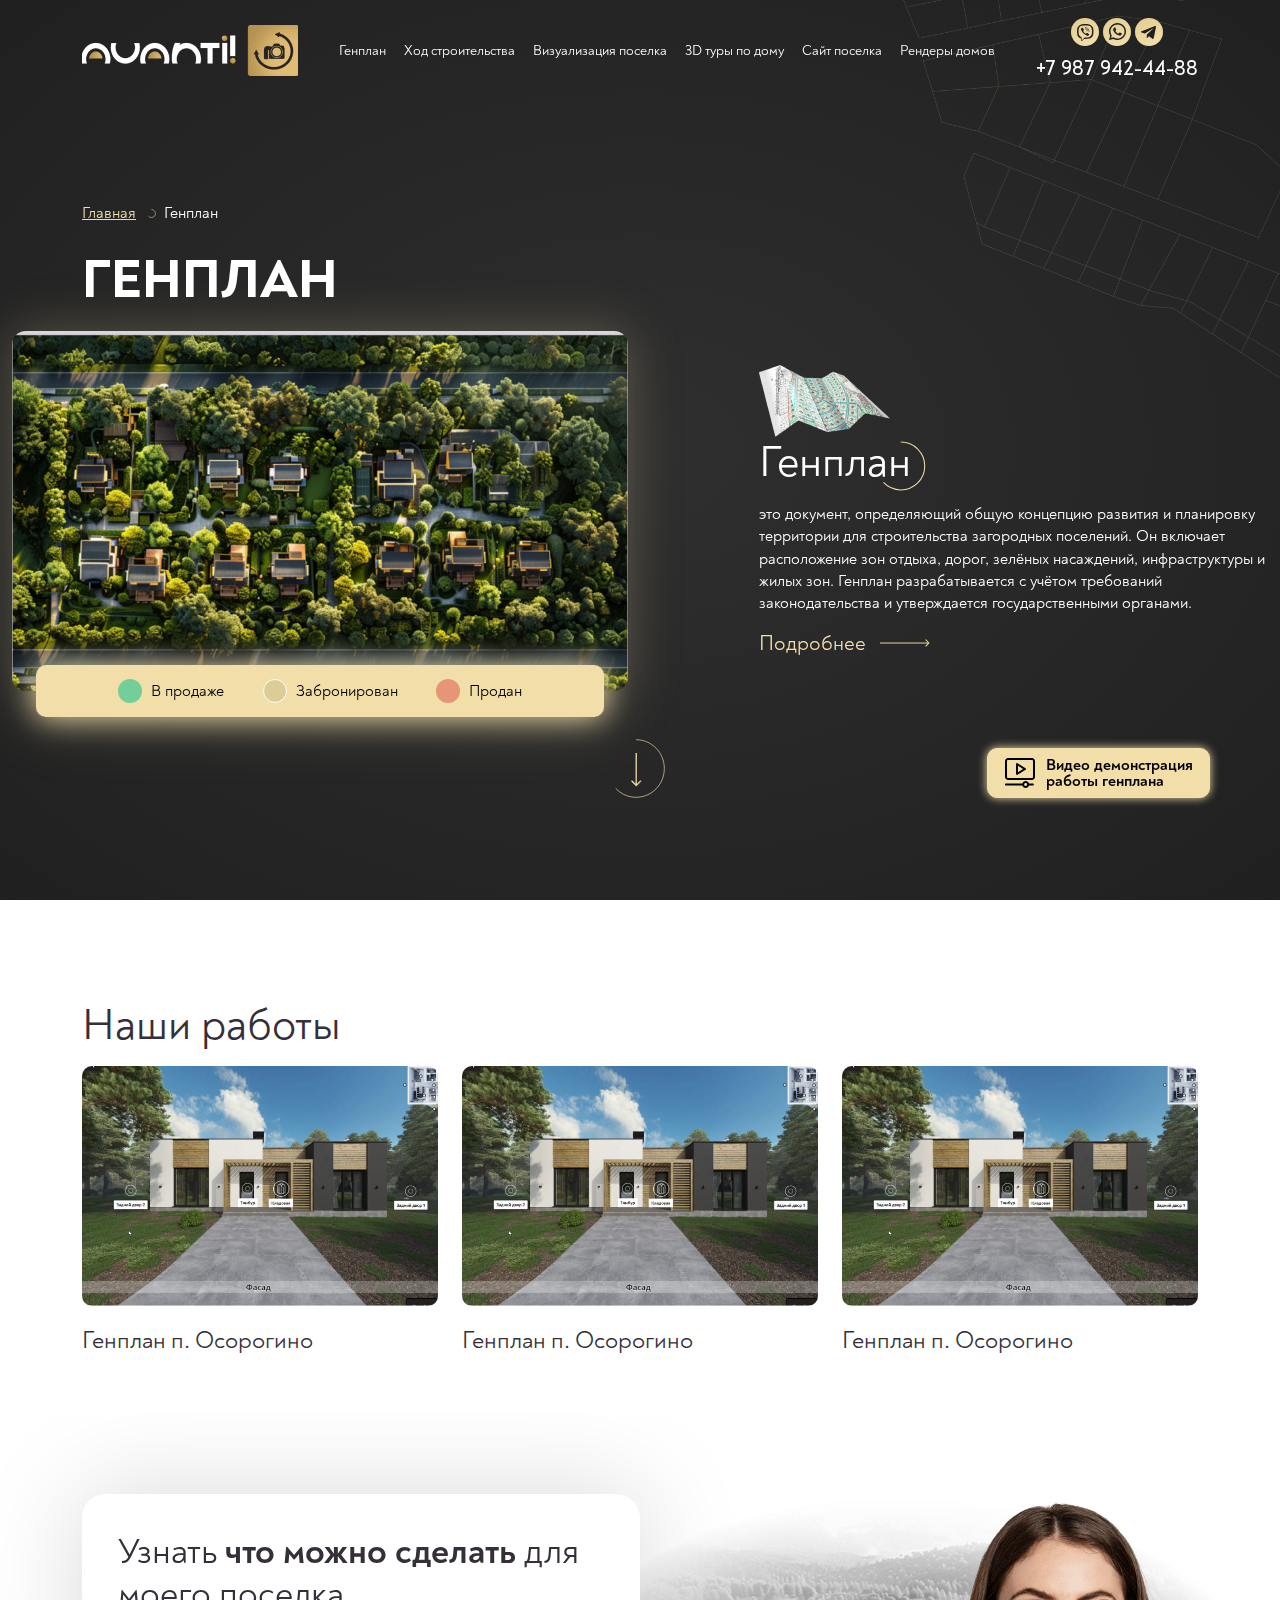
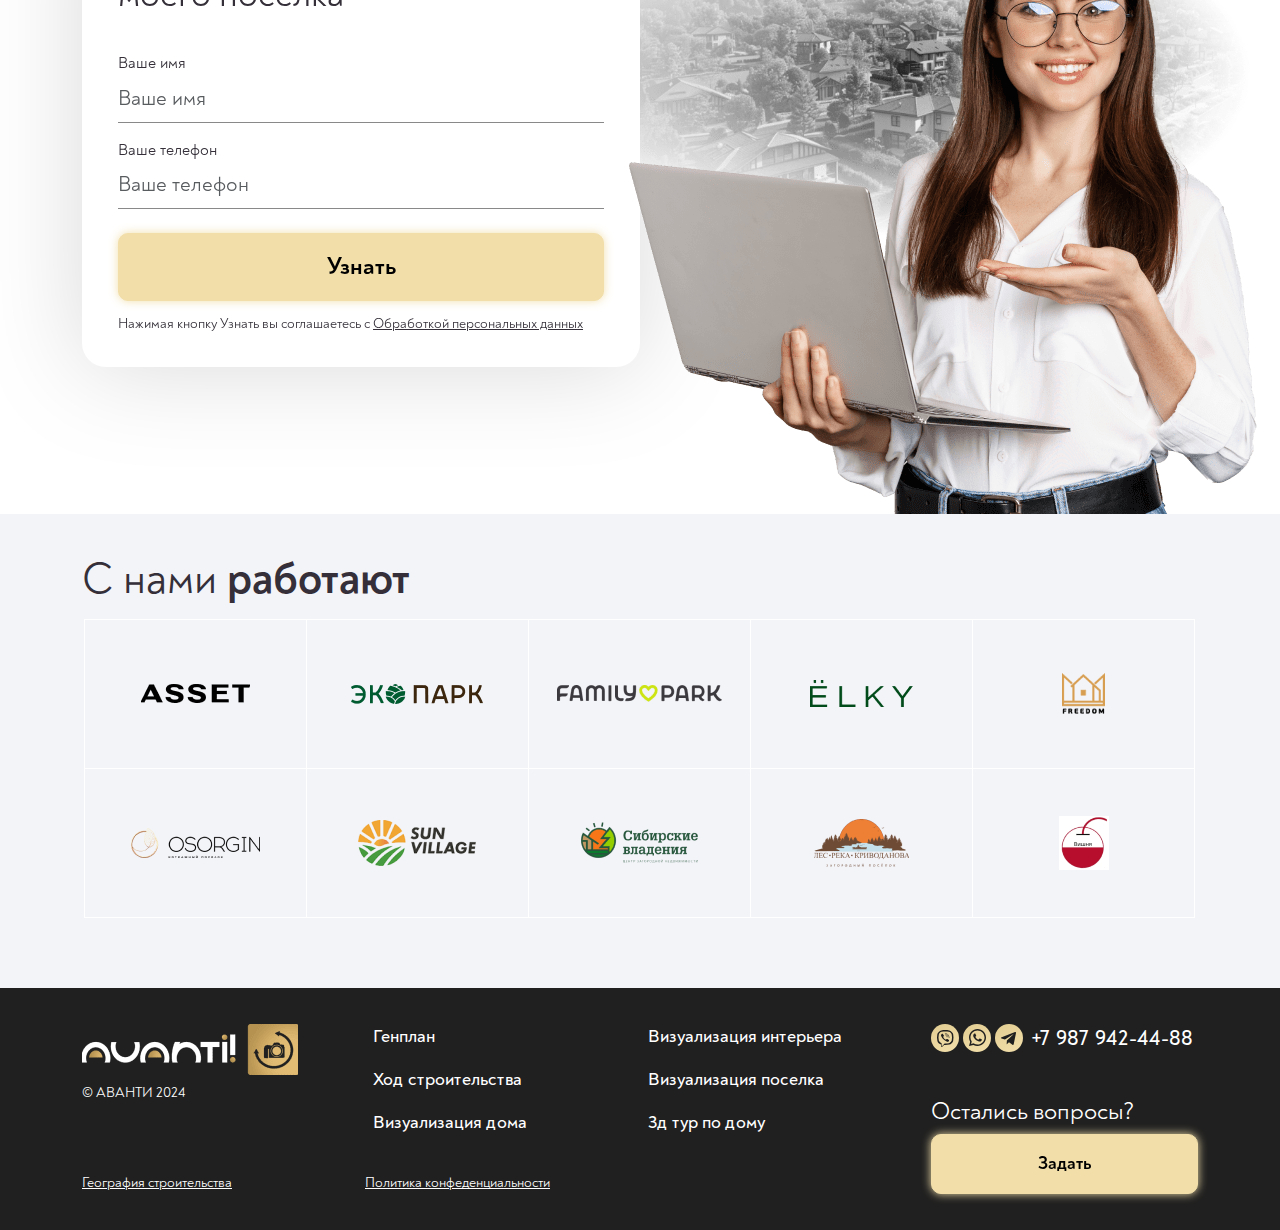
==== inner.html @ 77644a59 "inner" ====
<!DOCTYPE html>
<html lang="ru">
<head>
    <meta charset="UTF-8">
    <meta name="viewport" content="width=device-width, initial-scale=1.0">
    <link rel="stylesheet" href="css/bootstrap.min.css">
    <link rel="stylesheet" href="css/style.min.css">
    <link rel="stylesheet" href="css/swiper-bundle.min.css">
    <link rel="stylesheet" href="fonts/fonts.css">
    <title>Avanti</title>
</head>
<body>
    <main>
        <div class="swiper mySwiper">
            <div class="swiper-wrapper">
                <div class="swiper-slide">
                    <header>
                        <div class="container d-flex justify-content-between align-items-center">
                            <a href="index.html">
                                <img src="imgs/logo.png" alt="Avanti" class="logo">
                            </a>
                            <div class="offcanvas-xl offcanvas-end" tabindex="-1" id="offcanvasMenu">
                                <div class="offcanvas-body position-relative">
                                    <button type="button" class="btn-close d-xl-none" data-bs-dismiss="offcanvas" data-bs-target="#offcanvasMenu" aria-label="Close">
                                        <svg stroke="currentColor" fill="none" stroke-width="0" viewBox="0 0 24 24" height="1em" width="1em" xmlns="http://www.w3.org/2000/svg"><path d="M6.2253 4.81108C5.83477 4.42056 5.20161 4.42056 4.81108 4.81108C4.42056 5.20161 4.42056 5.83477 4.81108 6.2253L10.5858 12L4.81114 17.7747C4.42062 18.1652 4.42062 18.7984 4.81114 19.1889C5.20167 19.5794 5.83483 19.5794 6.22535 19.1889L12 13.4142L17.7747 19.1889C18.1652 19.5794 18.7984 19.5794 19.1889 19.1889C19.5794 18.7984 19.5794 18.1652 19.1889 17.7747L13.4142 12L19.189 6.2253C19.5795 5.83477 19.5795 5.20161 19.189 4.81108C18.7985 4.42056 18.1653 4.42056 17.7748 4.81108L12 10.5858L6.2253 4.81108Z" fill="currentColor"></path></svg>
                                    </button>
                                    <nav>
                                        <ul >
                                            <li>
                                                <a href="#plan" class="menu-link">Генплан</a>
                                            </li>
                                            <li>
                                                <a href="#construction" class="menu-link">Ход строительства</a>
                                            </li>
                                            <li>
                                                <a href="#visualization" class="menu-link">Визуализация поселка</a>
                                            </li>
                                            <li>
                                                <a href="#tour" class="menu-link">3D туры по дому</a>
                                            </li>
                                            <li>
                                                <a href="#village-site" class="menu-link">Сайт поселка</a>
                                            </li>
                                            <li>
                                                <a href="#house" class="menu-link">Рендеры домов</a>
                                            </li>
                                        </ul>
                                    </nav>
                                </div>
                            </div>
                            
                            <div class="d-none d-sm-block d-xxl-flex align-items-center">
                                <ul class="social justify-content-center">
                                    <li><a href=""><img src="imgs/icons/viber.svg" alt="viber"></a></li>
                                    <li><a href=""><img src="imgs/icons/wapp.svg" alt="wapp"></a></li>
                                    <li><a href=""><img src="imgs/icons/tg.svg" alt="tg"></a></li>
                                </ul>
                                <a href="tel:+79879424488" class="d-block fs-md fw-5 ms-xxl-2 mt-2 mt-xxl-0">+7 987 942-44-88</a>
                            </div>
            
                            <button type="button" id="openMenu" class="btn-mobileMenu d-xl-none">
                                <svg stroke="currentColor" fill="currentColor" stroke-width="0" viewBox="0 0 1024 1024" height="32px" width="32px" xmlns="http://www.w3.org/2000/svg"><path d="M27 193.6c-8.2-8.2-12.2-18.6-12.2-31.2s4-23 12.2-31.2S45.6 119 58.2 119h912.4c12.6 0 23 4 31.2 12.2s12.2 18.6 12.2 31.2-4 23-12.2 31.2-18.6 12.2-31.2 12.2H58.2c-12.6 0-23-4-31.2-12.2zm974.8 285.2c8.2 8.2 12.2 18.6 12.2 31.2s-4 23-12.2 31.2-18.6 12.2-31.2 12.2H58.2c-12.6 0-23-4-31.2-12.2S14.8 522.6 14.8 510s4-23 12.2-31.2 18.6-12.2 31.2-12.2h912.4c12.6 0 23 4 31.2 12.2zm0 347.4c8.2 8.2 12.2 18.6 12.2 31.2s-4 23-12.2 31.2-18.6 12.2-31.2 12.2H58.2c-12.6 0-23-4-31.2-12.2S14.8 870 14.8 857.4s4-23 12.2-31.2S45.6 814 58.2 814h912.4c12.6 0 23 4.2 31.2 12.2z"></path></svg>
                            </button>
                        </div>
                    </header>
            
                    <section class="sec9">
                        <div class="container">
                            <nav aria-label="breadcrumb">
                                <ol class="breadcrumb">
                                    <li class="breadcrumb-item"><a href="index.html">Главная</a></li>
                                    <li class="breadcrumb-item active" aria-current="page">Генплан</li>
                                </ol>
                            </nav>
                            <h1 class="inner">Генплан</h1>
                        </div>
                        <div class="container-fluid">
                            <div class="row justify-content-between align-items-center gx-4">
                                <div class="col-lg-5 order-lg-2">
                                    <img src="imgs/icons/map-mini.png" alt="map" class="img-fluid">
                                    <h2 id="plan"><span>Генплан</span></h2>
                                    <p>это документ, определяющий общую концепцию развития и планировку территории для строительства загородных поселений. Он включает расположение зон отдыха, дорог, зелёных насаждений, инфраструктуры и жилых зон. Генплан разрабатывается с учётом требований законодательства и утверждается государственными органами.</p>
                                    <a href="" class="more">
                                        <span>Подробнее</span>
                                        <img src="imgs/icons/arrow.svg" alt="arrow">
                                    </a>
                                </div>
                                <div class="col-lg-6 order-lg-1">
                                    <div class="box">
                                        <img src="imgs/img7.jpg" alt="map" class="box__bg">
                                        <div class="box__inner">
                                            <p>Это документ, определяющий общую концепцию развития и планировку территории для строительства загородных поселений.</p>
                                            <div class="d-sm-flex mt-3">
                                                <button type="button" class="btn-border fs-md me-sm-4 me-lg-5 mb-2 mb-sm-0">
                                                    <img src="imgs/icons/play-button.svg" alt="play-button">
                                                    <span>Видео о генплане</span>
                                                </button>
                                                <button type="button" class="btn-border fs-md">
                                                    <img src="imgs/icons/gallery.svg" alt="play-button">
                                                    <span>Примеры</span>
                                                </button>
                                            </div>
                                            <a href="" class="more mt-3 mt-sm-4 mt-md-5">
                                                <span>Подробнее</span>
                                                <img src="imgs/icons/arrow.svg" alt="arrow">
                                            </a>
                                        </div>
                                        <div class="box__control-full">
                                            <ul class="indicator">
                                                <li>
                                                    <div class="indicator-sale"></div>
                                                    <span>В продаже</span>
                                                </li>
                                                <li>
                                                    <div class="indicator-booked"></div>
                                                    <span>Забронирован</span>
                                                </li>
                                                <li>
                                                    <div class="indicator-sold"></div>
                                                    <span>Продан</span>
                                                </li>
                                            </ul>
                                        </div>
                                    </div>
                                </div>
                            </div>
                        </div>
                        <div class="container mt-5 position-relative">
                            <img src="imgs/icons/down.svg" alt="down" class="d-block icon-down mx-auto">
                            <button type="button" class="btn-fill py-2 px-3 position-absolute bottom-0 end-0">
                                <img src="imgs/icons/video.svg" alt="video">
                                <span class="text-start lh-1">Видео демонстрация <br/>работы генплана</span>
                            </button>
                        </div>
                    </section>
                </div>
                <div class="swiper-slide">
                    <section class="sec10">
                        <div class="container-fluid">
                            <div class="row justify-content-between align-items-center gx-4">
                                <div class="col-lg-5">
                                    <img src="imgs/icons/map-mini.png" alt="map" class="img-fluid">
                                    <h2 id="plan"><span>Генплан</span></h2>
                                    <p>это документ, определяющий общую концепцию развития и планировку территории для строительства загородных поселений. Он включает расположение зон отдыха, дорог, зелёных насаждений, инфраструктуры и жилых зон. Генплан разрабатывается с учётом требований законодательства и утверждается государственными органами.</p>
                                    <a href="" class="more">
                                        <span>Подробнее</span>
                                        <img src="imgs/icons/arrow.svg" alt="arrow">
                                    </a>
                                </div>
                                <div class="col-lg-6">
                                    <div class="box">
                                        <img src="imgs/img7.jpg" alt="map" class="box__bg">
                                        <div class="box__inner">
                                            <p>Это документ, определяющий общую концепцию развития и планировку территории для строительства загородных поселений.</p>
                                            <div class="d-sm-flex mt-3">
                                                <button type="button" class="btn-border fs-md me-sm-4 me-lg-5 mb-2 mb-sm-0">
                                                    <img src="imgs/icons/play-button.svg" alt="play-button">
                                                    <span>Видео о генплане</span>
                                                </button>
                                                <button type="button" class="btn-border fs-md">
                                                    <img src="imgs/icons/gallery.svg" alt="play-button">
                                                    <span>Примеры</span>
                                                </button>
                                            </div>
                                            <a href="" class="more mt-3 mt-sm-4 mt-md-5">
                                                <span>Подробнее</span>
                                                <img src="imgs/icons/arrow.svg" alt="arrow">
                                            </a>
                                        </div>
                                        <div class="box__control-full">
                                            <ul class="indicator">
                                                <li>
                                                    <div class="indicator-sale"></div>
                                                    <span>В продаже</span>
                                                </li>
                                                <li>
                                                    <div class="indicator-booked"></div>
                                                    <span>Забронирован</span>
                                                </li>
                                                <li>
                                                    <div class="indicator-sold"></div>
                                                    <span>Продан</span>
                                                </li>
                                            </ul>
                                        </div>
                                    </div>
                                </div>
                            </div>
                        </div>
                        <div class="container mt-5 position-relative">
                            <img src="imgs/icons/down.svg" alt="down" class="d-block icon-down mx-auto">
                        </div>
                    </section>
                </div>
            </div>
        </div>

        <section class="sec11">
            <div class="container">
                <h2>Наши работы</h2>
                <div class="row row-cols-sm-2 row-cols-lg-3 g-4 justify-content-center">
                    <div>
                        <img src="imgs/img4.jpg" alt="Генплан п. Осорогино" class="project-img">
                        <h4>Генплан п. Осорогино</h4>
                    </div>
                    <div>
                        <img src="imgs/img4.jpg" alt="Генплан п. Осорогино" class="project-img">
                        <h4>Генплан п. Осорогино</h4>
                    </div>
                    <div>
                        <img src="imgs/img4.jpg" alt="Генплан п. Осорогино" class="project-img">
                        <h4>Генплан п. Осорогино</h4>
                    </div>
                </div>
            </div>
        </section>

        <section class="callback">
            <div class="container position-relative">
                <div class="row gx-0">   
                    <div class="col-lg-6 col-xxl-5">
                        <form class="callback-form" action="">
                            <h3>Узнать <strong>что можно сделать</strong> для моего поселка </h3>
                            <div class="mb-3">
                                <label for="userName" class="form-label mb-0">Ваше имя</label>
                                <input type="text" class="form-control fs-md" id="userName" placeholder="Ваше имя">
                            </div>
                            <div class="mb-4">
                                <label for="userPhone" class="form-label mb-0">Ваше телефон</label>
                                <input type="tel" class="form-control fs-md" id="userPhone" placeholder="Ваше телефон">
                            </div>
                            <button type="button" class="btn-fill w-100 fs-lg mb-3">Узнать</button>
                            <p class="fs-xs lh-1">Нажимая кнопку Узнать вы соглашаетесь с <a href="" class="text-decoration-underline lh-1">Обработкой персональных данных</a></p>
                        </form>
                    </div>
                    <div class="d-none d-lg-block col-6 col-xxl-7 position-relative">
                        <img class="callback__bg-1" src="imgs/bg/callback-bg.png" alt="callback-bg">
                        <img class="callback__bg-2" src="imgs/woman.png" alt="woman">
                    </div>
                </div>
            </div>
        </section>

        <section class="sec8">
            <div class="container position-relative">
                <h2 class="simple">С нами <strong>работают</strong></h2>
                <div class="brands">
                    <img src="imgs/brands/asset.png" alt="asset">
                    <img src="imgs/brands/экопарк.png" alt="экопарк">
                    <img src="imgs/brands/familypark.png" alt="familypark">
                    <img src="imgs/brands/elki.png" alt="elki">
                    <img src="imgs/brands/freedom.png" alt="freedom">
                    <img src="imgs/brands/osorgin.png" alt="osorgin">
                    <img src="imgs/brands/sunvillage.png" alt="sunvillage">
                    <img src="imgs/brands/сибирские владения.png" alt="сибирские владения">
                    <img src="imgs/brands/криводанова.png" alt="криводанова">
                    <img src="imgs/brands/вишня.png" alt="вишня">
                </div>
            </div>
        </section>
    </main>

    <footer>
        <div class="container">
            <div class="footerGrid">
                <div class="footerGrid__logo">
                    <img src="imgs/logo.png" alt="АВАНТИ" class="img-fluid">
                    <p class="fs-xs mt-2">© АВАНТИ 2024</p>
                </div>
                <div class="footerGrid__menu">
                    <div class="row row-cols-lg-2 row-cols-xxl-3 g-3">
                        <div>
                            <ul>
                                <li><a href="#plan">Генплан</a></li>
                                <li><a href="#construction">Ход строительства</a></li>
                                <li><a href="#house">Визуализация дома</a></li>
                            </ul>
                        </div>
                        <div>
                            <ul>
                                <li><a href="#village-site">Визуализация интерьера</a></li>
                                <li><a href="#visualization">Визуализация поселка</a></li>
                                <li><a href="#tour">3д тур по дому</a></li>
                            </ul>
                        </div>
                    </div>
                </div>
                <div class="footerGrid__contacts">
                    <div class="d-xl-flex align-items-center">
                        <ul class="social">
                            <li><a href=""><img src="imgs/icons/viber.svg" alt="viber"></a></li>
                            <li><a href=""><img src="imgs/icons/wapp.svg" alt="wapp"></a></li>
                            <li><a href=""><img src="imgs/icons/tg.svg" alt="tg"></a></li>
                        </ul>
                        <a href="tel:+79879424488" class="d-block fs-md fw-5 ms-xl-2 mt-2 mt-xl-0">+7 987 942-44-88</a>
                    </div>
                    <div class="mt-4">
                        <h4>Остались вопросы?</h4>
                        <button type="button" data-bs-toggle="modal" data-bs-target="#formModal" class="btn-fill fs-sm fw-7 w-100">Задать</button>
                    </div>
                </div>
                <div class="footerGrid__links">
                    <div class="row row-cols-sm-2 row-cols-lg-3">
                        <div><a href="#geography" class="fs-xs text-decoration-underline">География строительства</a></div>
                        <div><a href="" class="fs-xs text-decoration-underline">Политика конфеденциальности</a></div>
                    </div>
                </div>
            </div>
        </div>
    </footer>

    <div class="modal fade" id="formModal" data-bs-scroll="false" tabindex="-1" aria-hidden="true">
        <div class="modal-dialog">
          <div class="modal-content">
            <div class="modal-body">
                <button type="button" class="btn-close" data-bs-dismiss="modal" aria-label="Close"></button>
                <form class="callback-form position-relative z-1" action="">
                    <h3>Узнать <strong>что можно сделать</strong> для моего поселка </h3>
                    <div class="mb-3">
                        <label for="userName" class="form-label mb-0">Ваше имя</label>
                        <input type="text" class="form-control fs-md" id="userName" placeholder="Ваше имя">
                    </div>
                    <div class="mb-4">
                        <label for="userPhone" class="form-label mb-0">Ваше телефон</label>
                        <input type="tel" class="form-control fs-md" id="userPhone" placeholder="Ваше телефон">
                    </div>
                    <button type="button" class="btn-fill w-100 fs-lg mb-3">Узнать</button>
                    <p class="fs-xs lh-1">Нажимая кнопку Узнать вы соглашаетесь с <a href="" class="text-decoration-underline lh-1">Обработкой персональных данных</a></p>
                </form>
            </div>
          </div>
        </div>
    </div>

    <script src="js/bootstrap.bundle.min.js"></script>
    <script src="js/swiper-bundle.min.js"></script>
    <script src="js/main.js"></script>
    <script src="js/slider.js"></script>
</body>
</html>
---- css/style.min.css ----
:root{--fs-xs: 14px;--fs-sm: 18px;--fs-md: 21px;--fs-lg: 24px;--fs-xl: 36px;--fs-xxl: 44px;--radius: 10px;--accent: #F1DEA9;--accent-darker: #E3CE93;--transition: 250ms ease-in;--gradient: linear-gradient(to bottom, var(--accent-darker), var(--accent));--bg-color: #202020;--font-color: #342F38;scroll-behavior:auto}@media(max-width: 1199.98px){:root{--fs-sm: 16px;--fs-md: 18px;--fs-lg: 20px;--fs-xl: 30px;--fs-xxl: 36px}}html{scroll-behavior:auto}h1,h2,h3,h4,h5,h6,p,label,span,a,button,form,fieldset,legend,select,input,textarea,button,div,blockquote,cite,figure,figcaption,table,ul,ol,dl,li,address{line-height:140%;margin-bottom:0px}a{color:inherit;text-decoration:none;outline:none;transition:color 300ms ease-in}a:hover,a:focus,a:active{color:inherit;text-decoration:none;outline:none}h1{font-family:"Noah";font-size:64px;font-weight:400;text-align:center;color:#fff;margin-bottom:.6em}h1 p{font-size:1.25em}h1 strong{display:block;font-size:1.25em;font-weight:800;text-transform:uppercase;background-color:rgba(34,34,34,.52);border-radius:var(--radius);padding:0px var(--fs-lg)}@media(max-width: 575.98px){h1 strong{padding:0px 3px}}@media(max-width: 1399.98px){h1{font-size:50px}}@media(max-width: 1199.98px){h1{font-size:45px}}@media(max-width: 767.98px){h1{font-size:35px}}@media(max-width: 575.98px){h1{font-size:25px}}h1.inner{font-size:80px;font-weight:800;text-transform:uppercase;text-align:left;margin-bottom:.25em}@media(max-width: 1399.98px){h1.inner{font-size:55px}}@media(max-width: 1199.98px){h1.inner{font-size:45px}}@media(max-width: 767.98px){h1.inner{font-size:35px}}@media(max-width: 575.98px){h1.inner{font-size:25px}}h2{font-size:var(--fs-xxl);text-align:left;font-weight:400;line-height:120%;width:-moz-fit-content;width:fit-content;margin-bottom:.3em}h2:not(.simple) span{position:relative;line-height:120%}h2:not(.simple) span::after{content:"";position:absolute;bottom:-0.1em;right:-0.35em;height:1.2em;width:1em;background:url(../imgs/icons/h2-after.svg) no-repeat;background-size:contain}h3{font-size:var(--fs-xl);text-align:left;font-weight:400;line-height:120%;margin-bottom:1em}h4{font-size:var(--fs-lg);text-align:left;font-weight:400;line-height:120%;margin-bottom:.33em}.fs-xs{font-size:var(--fs-xs)}.fs-sm{font-size:var(--fs-sm)}.fs-md{font-size:var(--fs-md)}.fs-lg{font-size:var(--fs-lg)}.fw-5{font-weight:500}.fw-7{font-weight:700}.lh-1{line-height:100%}button{background:none;border:none;padding:unset;display:block;font-family:inherit;color:inherit;outline:none !important}.btn,.btn-fill,.btn-border{display:flex;flex-direction:row;justify-content:center;align-items:center;flex-wrap:nowrap;text-align:center;transition:var(--transition);width:-moz-fit-content;width:fit-content;border-radius:0px;font-weight:400;padding:var(--radius);gap:var(--radius)}.btn-border{border:1px solid var(--accent);color:var(--accent);background-color:rgba(0,0,0,0);transition-property:color,border-color}.btn-border:hover,.btn-border:focus,.btn-border:active{border:1px solid var(--accent-darker);color:var(--accent-darker)}.btn-fill{border:1px solid var(--accent);border-radius:var(--radius);color:#000;font-weight:700;padding:1rem var(--fs-xl);background-color:var(--accent);transition-property:background-color,filter;filter:drop-shadow(0px 0px 5px var(--accent))}.btn-fill:hover,.btn-fill:focus,.btn-fill:active{background-color:var(--accent);color:#000;filter:drop-shadow(0px 0px 15px var(--accent))}.btn-mobileMenu{cursor:pointer;color:#fff;transition:color var(--transition)}.btn-mobileMenu:hover,.btn-mobileMenu:focus,.btn-mobileMenu:active{color:var(--accent)}.form-control,.form-select{--bs-body-bg: transparent;--bs-border-color: #898989;--bs-border-radius: 0px;padding:var(--radius) 0em;line-height:100%;border-width:0px 0px 1px 0px}.breadcrumb{--bs-breadcrumb-item-active-color: #fff}.breadcrumb a{color:var(--accent);text-decoration:underline}.breadcrumb .breadcrumb-item+.breadcrumb-item::before{content:"";width:1em;height:1em;background:url(../imgs/bg/divider.svg) no-repeat center;background-size:contain;margin-right:.5em;float:unset;margin-left:.25em}.more{display:flex;flex-direction:row;justify-content:flex-start;align-items:center;flex-wrap:nowrap;font-size:var(--fs-md);gap:var(--fs-xs);margin-top:var(--fs-xs);color:var(--accent);transition:color var(--transition)}.more:hover,.morefocus,.more:active{color:var(--accent-darker)}.carousel-control-next,.carousel-control-prev{top:50%;bottom:unset;width:60px;height:70px;opacity:1;transform:translateY(-50%);z-index:8}.carousel-control-next img,.carousel-control-prev img{width:100%;height:100%;-o-object-fit:contain;object-fit:contain}@media(max-width: 575.98px){.carousel-control-next,.carousel-control-prev{width:30px;height:35px}}.carousel-control-prev{transform:translateX(-50%)}@media(max-width: 991.98px){.carousel-control-prev{transform:translateX(-15%)}}.carousel-control-next{transform:translateX(50%)}@media(max-width: 991.98px){.carousel-control-next{transform:translateX(15%)}}.box{--height: 360px;width:100%;height:var(--height);filter:drop-shadow(0px 0px 25px rgba(241, 222, 169, 0.25));position:relative}@media(max-width: 1199.98px){.box{--height: 320px }}@media(max-width: 575.98px){.box{margin-bottom:50px}}.box__bg{width:100%;height:var(--height);-o-object-fit:cover;object-fit:cover;position:relative;z-index:1;border-radius:var(--fs-xs);-webkit-backface-visibility:hidden;-webkit-transform:translate3d(0, 0, 0);isolation:isolate;transform:translateZ(0)}.box__bg.carousel .carousel-inner img{width:100%;height:var(--height);-o-object-fit:cover;object-fit:cover;border-radius:var(--fs-xs);-webkit-backface-visibility:hidden;-webkit-transform:translate3d(0, 0, 0);isolation:isolate;transform:translateZ(0)}.box__bg.carousel .carousel-indicators{position:absolute;z-index:10;top:100%;bottom:unset;transform:translateY(-50%);left:var(--fs-lg);right:var(--fs-lg);display:flex;flex-direction:row;justify-content:center;align-items:flex-start;flex-wrap:nowrap;gap:var(--fs-sm);margin:0px !important}@media(max-width: 575.98px){.box__bg.carousel .carousel-indicators{left:0px;right:0px;gap:var(--radius);flex-wrap:wrap}}.box__bg.carousel .carousel-indicators [data-bs-target]{width:unset;height:unset;text-indent:unset;font-size:var(--fs-md);color:#000;background-color:var(--accent);border:none !important;border-radius:var(--radius) !important;filter:drop-shadow(0px 0px 15px var(--accent));padding:var(--radius) var(--fs-lg);line-height:100%;margin:0px !important;opacity:1}.box__bg.carousel .carousel-indicators [data-bs-target] strong,.box__bg.carousel .carousel-indicators [data-bs-target] div{opacity:.4}.box__bg.carousel .carousel-indicators [data-bs-target].active strong,.box__bg.carousel .carousel-indicators [data-bs-target].active div{opacity:1}.box__img,.box__img-right,.box__img-left{position:absolute;z-index:7;top:var(--radius);max-width:130px}@media(max-width: 991.98px){.box__img,.box__img-right,.box__img-left{display:none}}.box__img-left{left:-80px}.box__img-right{right:-80px}.box__inner{position:absolute;top:0px;left:0px;width:100%;height:100%;overflow:hidden;z-index:7;border-radius:var(--fs-xs);-webkit-backface-visibility:hidden;-webkit-transform:translate3d(0, 0, 0);isolation:isolate;transform:translateZ(0);background-color:rgba(0,0,0,.69);padding:var(--fs-xxl) 50px;opacity:0;transition:opacity var(--transition)}@media(max-width: 991.98px){.box__inner{padding:var(--fs-xl)}}@media(max-width: 575.98px){.box__inner{--fs-md: 14px;padding:var(--fs-lg)}}.box__inner2{position:absolute;top:0px;left:0px;width:100%;height:80%;overflow:hidden;z-index:5;border-radius:var(--fs-xs);-webkit-backface-visibility:hidden;-webkit-transform:translate3d(0, 0, 0);isolation:isolate;transform:translateZ(0);padding:var(--fs-xs)}.box__control,.box__control-full{position:absolute;z-index:10;top:100%;transform:translateY(-50%);left:var(--fs-lg);right:var(--fs-lg)}@media(max-width: 575.98px){.box__control,.box__control-full{left:0px;right:0px}}.box__control-full{background-color:var(--accent);padding:var(--fs-xs) var(--fs-xxl);border-radius:var(--radius);filter:drop-shadow(0px 0px 15px var(--accent))}@media(max-width: 575.98px){.box__control-full{padding:var(--fs-xs) var(--fs-xs)}}.box__control-full .indicator{list-style:none;padding-left:0px;display:flex;flex-direction:row;justify-content:space-evenly;align-items:center;flex-wrap:nowrap;width:100%;color:#000}@media(max-width: 575.98px){.box__control-full .indicator{gap:3px;font-size:11px}}.box__control-full .indicator li{display:flex;flex-direction:row;justify-content:center;align-items:center;flex-wrap:nowrap;gap:9px}.box__control-full .indicator li span{flex:1}@media(max-width: 575.98px){.box__control-full .indicator li{gap:3px}}.box__control-full .indicator-sale{width:var(--fs-lg);height:var(--fs-lg);border-radius:50%;background-color:#74ce9a}.box__control-full .indicator-booked{width:var(--fs-lg);height:var(--fs-lg);border-radius:50%;border:1px solid #fff;background-color:#dccd96}.box__control-full .indicator-sold{width:var(--fs-lg);height:var(--fs-lg);border-radius:50%;background-color:#e69579}.box:hover .box__inner,.box:focus .box__inner{opacity:1}@media(min-width: 1400px){.container-fluid{padding:0vw 10vw}}body{font-family:"Noah";font-size:16px;font-weight:400;color:var(--font-color)}header{color:#fff;position:absolute;top:0px;left:0px;width:100%;z-index:100;padding:var(--fs-sm)}header .logo{max-width:220px}@media(max-width: 575.98px){header .logo{max-width:180px}}header nav ul{list-style:none;padding-left:0px;display:flex;flex-direction:row;justify-content:center;align-items:center;flex-wrap:nowrap;gap:var(--fs-sm)}@media(max-width: 1199.98px){header nav ul{flex-direction:column;font-size:var(--fs-lg);padding:var(--fs-xl) var(--fs-sm)}}header nav ul li a{display:block;font-size:var(--fs-xs);color:#fff;transition:color var(--transition)}header nav ul li a:hover,header nav ul li a:focus,header nav ul li a:active{color:var(--accent)}.social{list-style:none;padding-left:0px;display:flex;flex-direction:row;justify-content:flex-start;align-items:center;flex-wrap:nowrap;gap:4px}.sec1{position:relative;z-index:1;background:url(../imgs/bg/sec1.jpg) no-repeat;background-size:cover;padding:150px 0px 200px}@media(max-width: 575.98px){.sec1{padding:100px 0px 100px}}.sec1__menu{list-style:none;padding-left:0px;display:flex;flex-direction:row;justify-content:center;align-items:center;flex-wrap:wrap;gap:var(--fs-lg)}.sec1__menu li a{display:flex;flex-direction:row;justify-content:center;align-items:center;flex-wrap:nowrap;font-size:var(--fs-lg);padding:var(--fs-xs) var(--fs-xl);color:#fff;gap:5px;position:relative;transform:scale(100%);transition:transform var(--transition)}.sec1__menu li a strong{font-weight:800}.sec1__menu li a::after{content:"";position:absolute;z-index:-1;top:0px;left:0px;width:100%;height:100%;background:url(../imgs/bg/btnBG.svg) no-repeat;background-size:100% 100%;-webkit-backdrop-filter:blur(11px);backdrop-filter:blur(11px)}.sec1__menu li a:hover{transform:scale(105%)}.sec2{padding:200px 0px 100px;background-image:url(../imgs/bg/sec2-left.png),url(../imgs/bg/sec2-right.png),radial-gradient(ellipse closest-side at 50% 50%, #2F2F2F, transparent),url(../imgs/bg/sec2.png);background-position:0% 85%,100% 30%,50% 60%,0% 0%;background-size:15% auto,15% auto,100% 80%,cover;background-repeat:no-repeat;color:#fff;margin-top:-150px;position:relative;z-index:2}.sec2 p{font-size:var(--fs-md)}.sec3{padding:100px 0px;background-image:url(../imgs/bg/about.jpg);background-position:100% 50%;background-repeat:no-repeat;background-size:cover;background-position:100% 50%}@media(max-width: 1199.98px){.sec3{background-position:85% 50%}}@media(max-width: 991.98px){.sec3{padding:50px 0px;background:none}}.sec3 p{font-size:var(--fs-md);margin-bottom:var(--fs-md)}.sec3 .links{position:absolute;left:50%;top:0%;height:100%;width:50%}@media(max-width: 991.98px){.sec3 .links{position:relative;left:unset;top:unset;width:100%;height:-moz-fit-content;height:fit-content;background-image:url(../imgs/bg/about.jpg);background-position:100% 50%;background-repeat:no-repeat;background-size:cover;background-position:100% 50%;display:flex;flex-direction:column;justify-content:flex-start;align-items:flex-end;flex-wrap:nowrap;padding:1em;gap:1em}}.sec3 .links-1{position:absolute;top:10%;left:25%}@media(max-width: 991.98px){.sec3 .links-1{position:relative;top:unset;left:unset;right:unset}}.sec3 .links-2{position:absolute;top:27%;left:10%}@media(max-width: 991.98px){.sec3 .links-2{position:relative;top:unset;left:unset;right:unset}}.sec3 .links-3{position:absolute;top:31%;right:7%}@media(max-width: 991.98px){.sec3 .links-3{position:relative;top:unset;left:unset;right:unset}}.sec3 .links-4{position:absolute;top:48%;left:12%}@media(max-width: 991.98px){.sec3 .links-4{position:relative;top:unset;left:unset;right:unset}}.sec3 .links-5{position:absolute;top:73%;left:5%}@media(max-width: 991.98px){.sec3 .links-5{position:relative;top:unset;left:unset;right:unset}}.sec3 .links-6{position:absolute;top:64%;right:12%}@media(max-width: 991.98px){.sec3 .links-6{position:relative;top:unset;left:unset;right:unset}}.sec4{padding:100px 0px 0px;background-color:var(--bg-color);background-image:url(../imgs/bg/sec4-left.png),url(../imgs/bg/sec4-right.png);background-position:0% 100%,100% 10%;background-size:auto;background-repeat:no-repeat;color:#fff}@media(max-width: 575.98px){.sec4{padding:50px 0px 0px}}.sec4 p{font-size:var(--fs-md)}.sec5{background-color:var(--bg-color);background-image:url(../imgs/bg/sec5-bg.png);background-repeat:no-repeat;background-position:center;background-size:cover;padding:150px 0px;color:#fff}@media(max-width: 575.98px){.sec5{padding:50px 0px}}.sec5 p{font-size:var(--fs-md);color:#a7a5a9}.sec5 ul{list-style:none;padding-left:0px}.sec5 ul li{background:url(../imgs/bg/ul-liBG.svg) no-repeat;background-size:100% 100%;padding:var(--fs-sm) var(--fs-lg);margin-bottom:var(--fs-lg);display:flex;flex-direction:row;justify-content:flex-start;align-items:center;flex-wrap:nowrap}.sec5 ul li .num{position:relative;font-size:120px;line-height:80%;letter-spacing:-12px;margin-right:var(--fs-lg)}.sec5 ul li .num.percent::after{content:"%";position:absolute;top:50%;right:25%;font-size:var(--fs-lg);font-weight:500;line-height:110%;transform:translateY(-50%)}.sec5 ul li .text{font-size:var(--fs-lg);font-weight:500;line-height:110%}.sec5-main{width:100%;position:absolute;left:0px;top:0px}@media(max-width: 991.98px){.sec5-main{position:relative}}.sec6{padding:100px 0px;background-color:var(--bg-color);background-image:url(../imgs/bg/sec6-left.png),url(../imgs/bg/sec6-right.png);background-position:1% 100%,100% 5%;background-size:auto;background-repeat:no-repeat;color:#fff}@media(max-width: 575.98px){.sec6{padding:50px 0px}}.sec6 p{font-size:var(--fs-md)}.sec7{padding:125px 0px 200px;background:url(../imgs/bg/sec7-bg.jpg) no-repeat center;background-size:cover}@media(max-width: 1399.98px){.sec7{padding:125px 0px 125px}}@media(max-width: 991.98px){.sec7{padding:50px 0px}}.sec7 .cont{background-color:#fff;border-radius:var(--fs-lg);padding:var(--fs-xl);filter:drop-shadow(0px 0px 50px rgba(0, 0, 0, 0.15))}.sec7 .smartphone{position:absolute;top:0px;right:0px;z-index:10;transform:translateY(-15%);width:40%}.callback{padding:80px 0px 0px;overflow:hidden}@media(max-width: 991.98px){.callback{padding:50px 0px}}.callback__bg-1{width:110%;height:620px;-o-object-fit:contain;object-fit:contain;-o-object-position:center top;object-position:center top}.callback__bg-2{position:absolute;bottom:0px;left:-2%;z-index:5}.callback-form{background-color:#fff;border-radius:var(--fs-lg);padding:var(--fs-xl);filter:drop-shadow(0px 0px 50px rgba(0, 0, 0, 0.15))}.sec8{background-color:#f3f4f8;padding:40px 0px 70px}.brands{display:flex;flex-direction:row;justify-content:center;align-items:flex-start;flex-wrap:wrap}.brands img{width:16.6666666667%;height:150px;-o-object-fit:scale-down;object-fit:scale-down;border:1px solid #fff;margin-left:-1px;margin-top:-1px}@media(max-width: 1399.98px){.brands img{width:20%}}@media(max-width: 1199.98px){.brands img{width:25%}}@media(max-width: 991.98px){.brands img{width:33.3333333333%}}@media(max-width: 767.98px){.brands img{height:120px}}@media(max-width: 575.98px){.brands img{width:50%;height:25vw}}.mySwiper{height:100vh}.sec9{height:100vh;background-image:url(../imgs/bg/sec9-right.png),radial-gradient(ellipse, #2F2F2F, var(--bg-color));background-repeat:no-repeat;background-position:100% 0%,50% 50%;background-size:30%,cover;background-repeat:no-repeat;color:#fff;padding-top:100px;display:flex;flex-direction:column;justify-content:center;align-items:stretch;flex-wrap:nowrap}.icon-down{max-width:70px}@media(max-width: 1399.98px){.icon-down{max-width:50px}}@media(max-width: 1199.98px){.icon-down{max-width:35px}}.sec10{height:100vh;background-image:url(../imgs/bg/sec10-left.png),radial-gradient(ellipse, #2F2F2F, var(--bg-color));background-position:0% 100%,50% 50%;background-repeat:no-repeat;background-size:15%,cover;background-repeat:no-repeat;color:#fff;display:flex;flex-direction:column;justify-content:center;align-items:stretch;flex-wrap:nowrap}.sec11{padding:100px 0px 50px}.sec11 .project-img{width:100%;height:270px;-o-object-fit:cover;object-fit:cover;border-radius:var(--radius);margin-bottom:var(--fs-md)}@media(max-width: 1399.98px){.sec11 .project-img{height:240px}}@media(max-width: 1199.98px){.sec11 .project-img{height:200px}}@media(max-width: 575.98px){.sec11 .project-img{height:55vw}}footer{background-color:var(--bg-color);color:#fff;padding:var(--fs-xl) 0px}footer .footerGrid{display:grid;grid-template-columns:1fr 2fr 1fr;grid-template-rows:auto auto;grid-template-areas:"logo menu contacts" "links links contacts";gap:var(--fs-xl) var(--fs-lg)}@media(max-width: 991.98px){footer .footerGrid{grid-template-columns:1fr 1fr 1fr}}@media(max-width: 767.98px){footer .footerGrid{grid-template-columns:1fr 1fr;grid-template-areas:"logo menu" "contacts menu" "links links"}}@media(max-width: 575.98px){footer .footerGrid{grid-template-columns:1fr;grid-template-areas:"logo" "menu" "contacts" "links";text-align:center}footer .footerGrid .social{justify-content:center}}footer .footerGrid__logo{grid-area:logo}footer .footerGrid__menu{grid-area:menu}footer .footerGrid__menu ul{list-style:none;padding-left:0px;font-size:var(--fs-sm);font-weight:500;line-height:100%}footer .footerGrid__menu ul li:not(:first-child){margin-top:var(--fs-sm)}footer .footerGrid__contacts{grid-area:contacts;display:flex;flex-direction:column;justify-content:space-between;align-items:stretch;flex-wrap:nowrap}footer .footerGrid__links{grid-area:links}@media(max-width: 575.98px){footer .footerGrid__links{text-align:center}}.offcanvas-end{background-color:var(--bg-color)}.offcanvas-end .btn-close{background:none;color:#fff;font-size:var(--fs-lg);display:flex;flex-direction:row;justify-content:center;align-items:center;flex-wrap:nowrap;opacity:.7;position:absolute;top:0px;right:0px;z-index:10}.modal{--bs-modal-bg: transparent;--bs-modal-padding: 0px;--bs-border-width: 0px;--bs-border-color: transparent}.modal-body{position:relative}.modal-body .btn-close{position:absolute;top:1em;right:1em;z-index:10}/*# sourceMappingURL=style.min.css.map */
---- fonts/fonts.css ----
@font-face {
    font-family: "Noah";
    font-style: normal;
    font-weight: 300;
    src: local("Noah Light"),
    local("Noah-Light"),
    url("Noah-Light.ttf") format("truetype");
}
@font-face {
    font-family: "Noah";
    font-style: normal;
    font-weight: 400;
    src: url("Noah-Regular.eot");
    src: local("Noah Regular"),
    local("Noah-Regular"),
    url("Noah-Regular.eot?#iefix") format("ie9-skip-eot"),
    url("Noah-Regular.woff2") format("woff2"),
    url("Noah-Regular.woff") format("woff"),
    url("Noah-Regular.ttf") format("truetype");
}
@font-face {
    font-family: "Noah";
    font-style: normal;
    font-weight: 500;
    src: local("Noah Medium"),
    local("Noah-Medium"),
    url("Noah-Medium.ttf") format("truetype");
}
@font-face {
    font-family: "Noah";
    font-style: normal;
    font-weight: 700;
    src: url("Noah-Bold.eot");
    src: local("Noah Bold"),
    local("Noah-Bold"),
    url("Noah-Bold.eot?#iefix") format("ie9-skip-eot"),
    url("Noah-Bold.woff2") format("woff2"),
    url("Noah-Bold.woff") format("woff"),
    url("Noah-Bold.ttf") format("truetype");
}
@font-face {
    font-family: "Noah";
    font-style: normal;
    font-weight: 800;
    src: local("Noah ExtraBold"),
    local("Noah-ExtraBold"),
    url("Noah-ExtraBold.ttf") format("truetype");
}
@font-face {
    font-family: "Noah";
    font-style: normal;
    font-weight: 900;
    src: local("Noah Heavy"),
    local("Noah-Heavy"),
    url("Noah-Heavy.ttf") format("truetype");
}
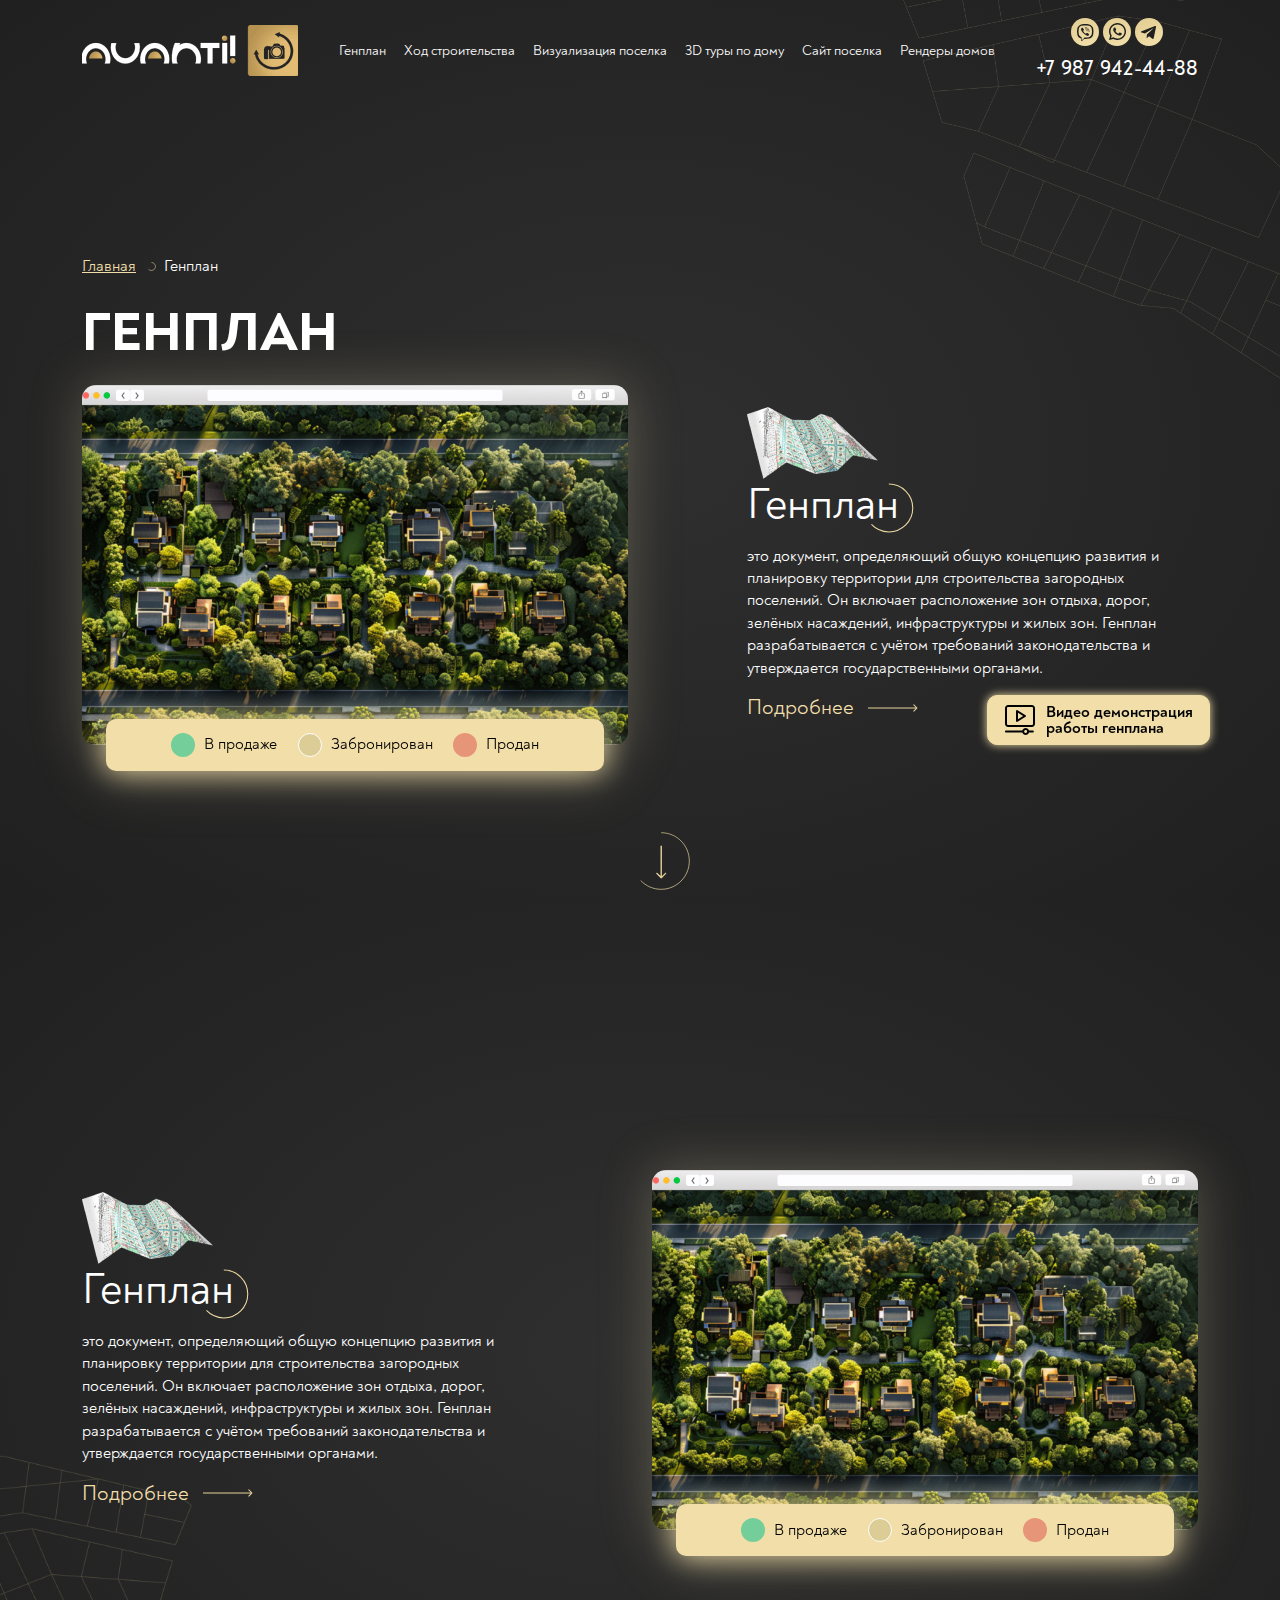
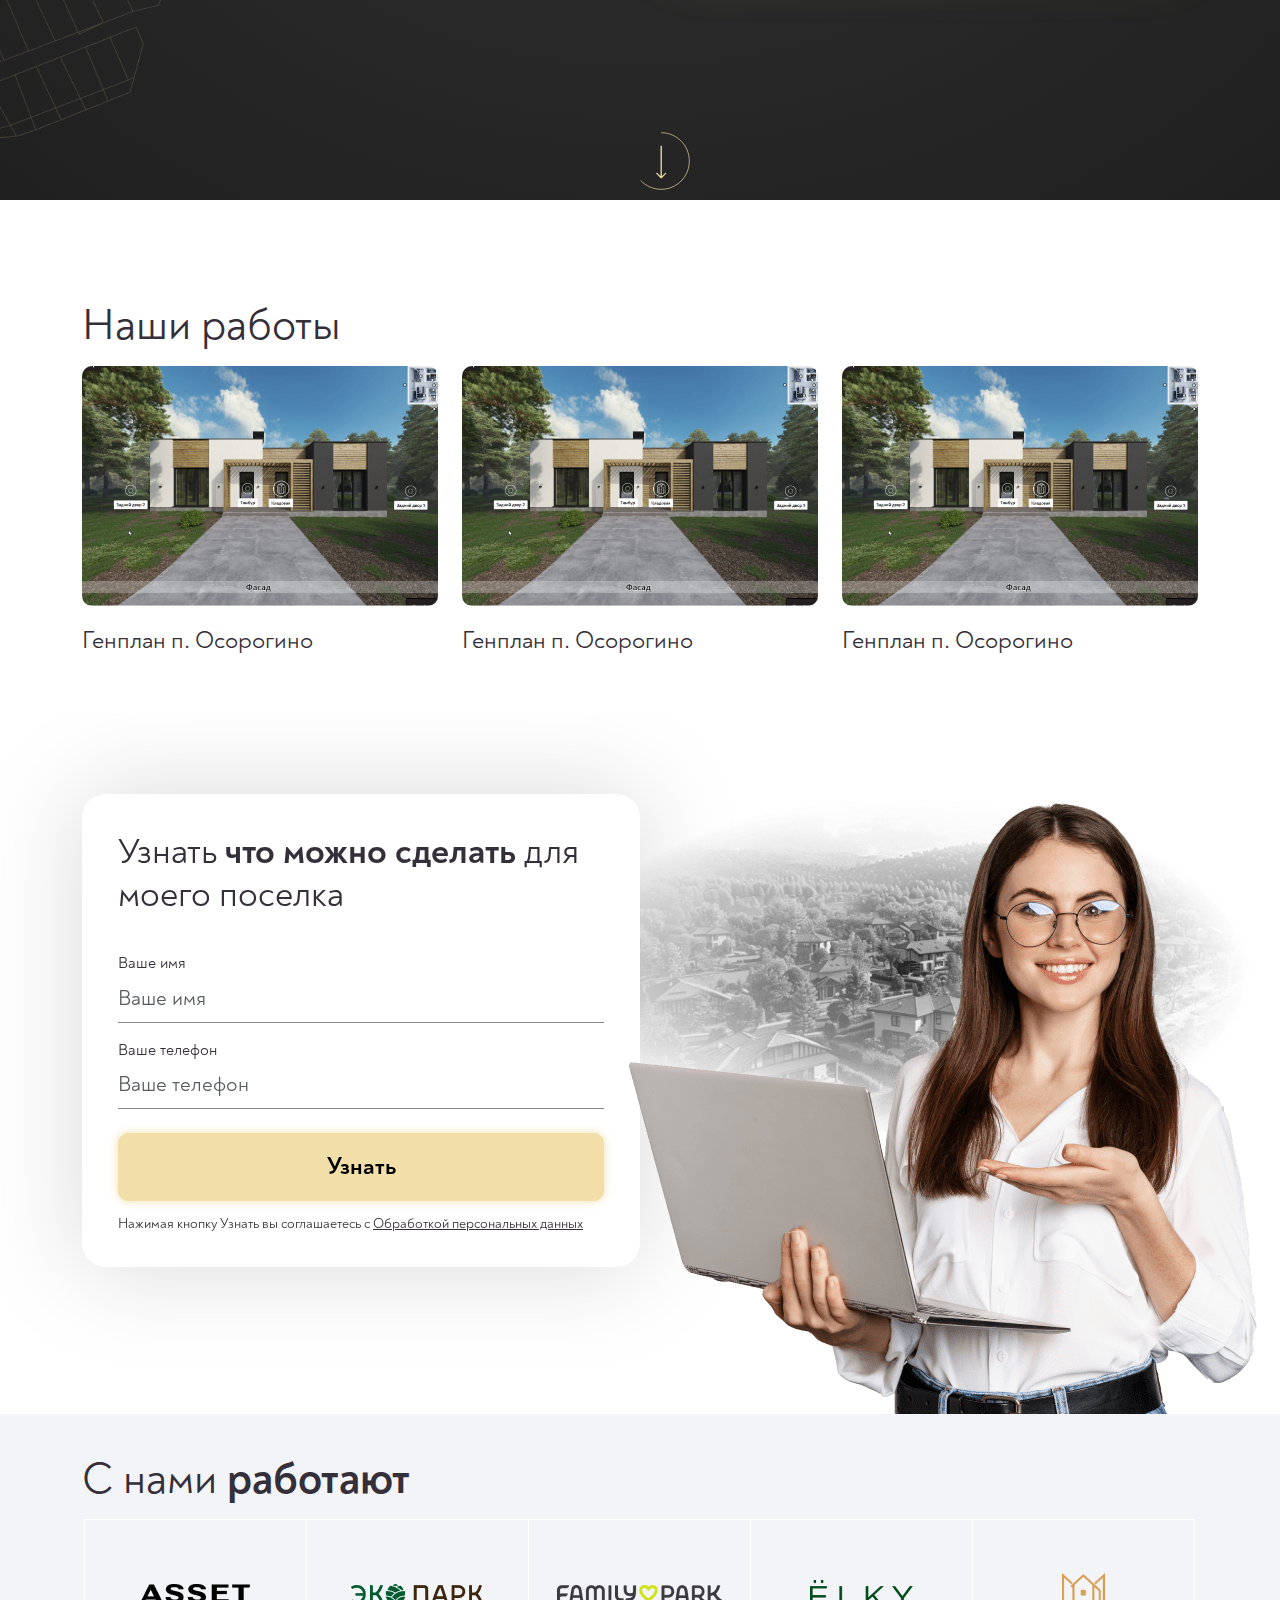
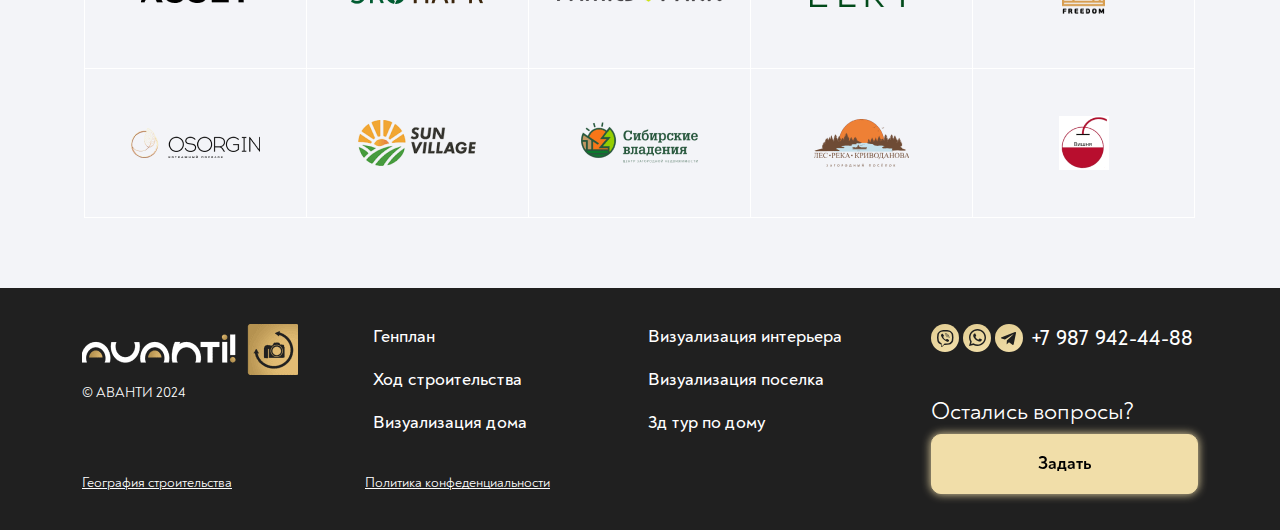
==== commit 1ac0700f: "edits" ====
--- a/inner.html
+++ b/inner.html
@@ -5,195 +5,184 @@
     <meta name="viewport" content="width=device-width, initial-scale=1.0">
     <link rel="stylesheet" href="css/bootstrap.min.css">
     <link rel="stylesheet" href="css/style.min.css">
-    <link rel="stylesheet" href="css/swiper-bundle.min.css">
     <link rel="stylesheet" href="fonts/fonts.css">
     <title>Avanti</title>
 </head>
 <body>
     <main>
-        <div class="swiper mySwiper">
-            <div class="swiper-wrapper">
-                <div class="swiper-slide">
-                    <header>
-                        <div class="container d-flex justify-content-between align-items-center">
-                            <a href="index.html">
-                                <img src="imgs/logo.png" alt="Avanti" class="logo">
-                            </a>
-                            <div class="offcanvas-xl offcanvas-end" tabindex="-1" id="offcanvasMenu">
-                                <div class="offcanvas-body position-relative">
-                                    <button type="button" class="btn-close d-xl-none" data-bs-dismiss="offcanvas" data-bs-target="#offcanvasMenu" aria-label="Close">
-                                        <svg stroke="currentColor" fill="none" stroke-width="0" viewBox="0 0 24 24" height="1em" width="1em" xmlns="http://www.w3.org/2000/svg"><path d="M6.2253 4.81108C5.83477 4.42056 5.20161 4.42056 4.81108 4.81108C4.42056 5.20161 4.42056 5.83477 4.81108 6.2253L10.5858 12L4.81114 17.7747C4.42062 18.1652 4.42062 18.7984 4.81114 19.1889C5.20167 19.5794 5.83483 19.5794 6.22535 19.1889L12 13.4142L17.7747 19.1889C18.1652 19.5794 18.7984 19.5794 19.1889 19.1889C19.5794 18.7984 19.5794 18.1652 19.1889 17.7747L13.4142 12L19.189 6.2253C19.5795 5.83477 19.5795 5.20161 19.189 4.81108C18.7985 4.42056 18.1653 4.42056 17.7748 4.81108L12 10.5858L6.2253 4.81108Z" fill="currentColor"></path></svg>
+        <header>
+            <div class="container d-flex justify-content-between align-items-center">
+                <a href="index.html">
+                    <img src="imgs/logo.png" alt="Avanti" class="logo">
+                </a>
+                <div class="offcanvas-xl offcanvas-end" tabindex="-1" id="offcanvasMenu">
+                    <div class="offcanvas-body position-relative">
+                        <button type="button" class="btn-close d-xl-none" data-bs-dismiss="offcanvas" data-bs-target="#offcanvasMenu" aria-label="Close">
+                            <svg stroke="currentColor" fill="none" stroke-width="0" viewBox="0 0 24 24" height="1em" width="1em" xmlns="http://www.w3.org/2000/svg"><path d="M6.2253 4.81108C5.83477 4.42056 5.20161 4.42056 4.81108 4.81108C4.42056 5.20161 4.42056 5.83477 4.81108 6.2253L10.5858 12L4.81114 17.7747C4.42062 18.1652 4.42062 18.7984 4.81114 19.1889C5.20167 19.5794 5.83483 19.5794 6.22535 19.1889L12 13.4142L17.7747 19.1889C18.1652 19.5794 18.7984 19.5794 19.1889 19.1889C19.5794 18.7984 19.5794 18.1652 19.1889 17.7747L13.4142 12L19.189 6.2253C19.5795 5.83477 19.5795 5.20161 19.189 4.81108C18.7985 4.42056 18.1653 4.42056 17.7748 4.81108L12 10.5858L6.2253 4.81108Z" fill="currentColor"></path></svg>
+                        </button>
+                        <nav>
+                            <ul >
+                                <li>
+                                    <a href="#plan" class="menu-link">Генплан</a>
+                                </li>
+                                <li>
+                                    <a href="#construction" class="menu-link">Ход строительства</a>
+                                </li>
+                                <li>
+                                    <a href="#visualization" class="menu-link">Визуализация поселка</a>
+                                </li>
+                                <li>
+                                    <a href="#tour" class="menu-link">3D туры по дому</a>
+                                </li>
+                                <li>
+                                    <a href="#village-site" class="menu-link">Сайт поселка</a>
+                                </li>
+                                <li>
+                                    <a href="#house" class="menu-link">Рендеры домов</a>
+                                </li>
+                            </ul>
+                        </nav>
+                    </div>
+                </div>
+                
+                <div class="d-none d-sm-block d-xxl-flex align-items-center">
+                    <ul class="social justify-content-center">
+                        <li><a href=""><img src="imgs/icons/viber.svg" alt="viber"></a></li>
+                        <li><a href=""><img src="imgs/icons/wapp.svg" alt="wapp"></a></li>
+                        <li><a href=""><img src="imgs/icons/tg.svg" alt="tg"></a></li>
+                    </ul>
+                    <a href="tel:+79879424488" class="d-block fs-md fw-5 ms-xxl-2 mt-2 mt-xxl-0">+7 987 942-44-88</a>
+                </div>
+
+                <button type="button" id="openMenu" class="btn-mobileMenu d-xl-none">
+                    <svg stroke="currentColor" fill="currentColor" stroke-width="0" viewBox="0 0 1024 1024" height="32px" width="32px" xmlns="http://www.w3.org/2000/svg"><path d="M27 193.6c-8.2-8.2-12.2-18.6-12.2-31.2s4-23 12.2-31.2S45.6 119 58.2 119h912.4c12.6 0 23 4 31.2 12.2s12.2 18.6 12.2 31.2-4 23-12.2 31.2-18.6 12.2-31.2 12.2H58.2c-12.6 0-23-4-31.2-12.2zm974.8 285.2c8.2 8.2 12.2 18.6 12.2 31.2s-4 23-12.2 31.2-18.6 12.2-31.2 12.2H58.2c-12.6 0-23-4-31.2-12.2S14.8 522.6 14.8 510s4-23 12.2-31.2 18.6-12.2 31.2-12.2h912.4c12.6 0 23 4 31.2 12.2zm0 347.4c8.2 8.2 12.2 18.6 12.2 31.2s-4 23-12.2 31.2-18.6 12.2-31.2 12.2H58.2c-12.6 0-23-4-31.2-12.2S14.8 870 14.8 857.4s4-23 12.2-31.2S45.6 814 58.2 814h912.4c12.6 0 23 4.2 31.2 12.2z"></path></svg>
+                </button>
+            </div>
+        </header>
+
+        <section class="sec9">
+            <div class="container">
+                <nav aria-label="breadcrumb">
+                    <ol class="breadcrumb">
+                        <li class="breadcrumb-item"><a href="index.html">Главная</a></li>
+                        <li class="breadcrumb-item active" aria-current="page">Генплан</li>
+                    </ol>
+                </nav>
+                <h1 class="inner">Генплан</h1>
+            </div>
+            <div class="container position-relative">
+                <div class="row justify-content-between align-items-center gx-4">
+                    <div class="col-lg-6 col-xl-5 order-lg-2">
+                        <img src="imgs/icons/map-mini.png" alt="map" class="img-fluid">
+                        <h2 id="plan"><span>Генплан</span></h2>
+                        <p>это документ, определяющий общую концепцию развития и планировку территории для строительства загородных поселений. Он включает расположение зон отдыха, дорог, зелёных насаждений, инфраструктуры и жилых зон. Генплан разрабатывается с учётом требований законодательства и утверждается государственными органами.</p>
+                        <a href="" class="more">
+                            <span>Подробнее</span>
+                            <img src="imgs/icons/arrow.svg" alt="arrow">
+                        </a>
+                    </div>
+                    <div class="col-lg-6 order-lg-1 mt-4 mt-lg-0">
+                        <div class="box">
+                            <img src="imgs/img7.jpg" alt="map" class="box__bg">
+                            <div class="box__inner">
+                                <p>Это документ, определяющий общую концепцию развития и планировку территории для строительства загородных поселений.</p>
+                                <div class="d-sm-flex mt-3">
+                                    <button type="button" class="btn-border fs-md me-sm-4 me-lg-5 mb-2 mb-sm-0">
+                                        <img src="imgs/icons/play-button.svg" alt="play-button">
+                                        <span>Видео о генплане</span>
                                     </button>
-                                    <nav>
-                                        <ul >
-                                            <li>
-                                                <a href="#plan" class="menu-link">Генплан</a>
-                                            </li>
-                                            <li>
-                                                <a href="#construction" class="menu-link">Ход строительства</a>
-                                            </li>
-                                            <li>
-                                                <a href="#visualization" class="menu-link">Визуализация поселка</a>
-                                            </li>
-                                            <li>
-                                                <a href="#tour" class="menu-link">3D туры по дому</a>
-                                            </li>
-                                            <li>
-                                                <a href="#village-site" class="menu-link">Сайт поселка</a>
-                                            </li>
-                                            <li>
-                                                <a href="#house" class="menu-link">Рендеры домов</a>
-                                            </li>
-                                        </ul>
-                                    </nav>
+                                    <button type="button" class="btn-border fs-md">
+                                        <img src="imgs/icons/gallery.svg" alt="play-button">
+                                        <span>Примеры</span>
+                                    </button>
                                 </div>
-                            </div>
-                            
-                            <div class="d-none d-sm-block d-xxl-flex align-items-center">
-                                <ul class="social justify-content-center">
-                                    <li><a href=""><img src="imgs/icons/viber.svg" alt="viber"></a></li>
-                                    <li><a href=""><img src="imgs/icons/wapp.svg" alt="wapp"></a></li>
-                                    <li><a href=""><img src="imgs/icons/tg.svg" alt="tg"></a></li>
+                                <a href="" class="more mt-3 mt-sm-4 mt-md-5">
+                                    <span>Подробнее</span>
+                                    <img src="imgs/icons/arrow.svg" alt="arrow">
+                                </a>
+                            </div>
+                            <div class="box__control-full">
+                                <ul class="indicator">
+                                    <li>
+                                        <div class="indicator-sale"></div>
+                                        <span>В продаже</span>
+                                    </li>
+                                    <li>
+                                        <div class="indicator-booked"></div>
+                                        <span>Забронирован</span>
+                                    </li>
+                                    <li>
+                                        <div class="indicator-sold"></div>
+                                        <span>Продан</span>
+                                    </li>
                                 </ul>
-                                <a href="tel:+79879424488" class="d-block fs-md fw-5 ms-xxl-2 mt-2 mt-xxl-0">+7 987 942-44-88</a>
-                            </div>
-            
-                            <button type="button" id="openMenu" class="btn-mobileMenu d-xl-none">
-                                <svg stroke="currentColor" fill="currentColor" stroke-width="0" viewBox="0 0 1024 1024" height="32px" width="32px" xmlns="http://www.w3.org/2000/svg"><path d="M27 193.6c-8.2-8.2-12.2-18.6-12.2-31.2s4-23 12.2-31.2S45.6 119 58.2 119h912.4c12.6 0 23 4 31.2 12.2s12.2 18.6 12.2 31.2-4 23-12.2 31.2-18.6 12.2-31.2 12.2H58.2c-12.6 0-23-4-31.2-12.2zm974.8 285.2c8.2 8.2 12.2 18.6 12.2 31.2s-4 23-12.2 31.2-18.6 12.2-31.2 12.2H58.2c-12.6 0-23-4-31.2-12.2S14.8 522.6 14.8 510s4-23 12.2-31.2 18.6-12.2 31.2-12.2h912.4c12.6 0 23 4 31.2 12.2zm0 347.4c8.2 8.2 12.2 18.6 12.2 31.2s-4 23-12.2 31.2-18.6 12.2-31.2 12.2H58.2c-12.6 0-23-4-31.2-12.2S14.8 870 14.8 857.4s4-23 12.2-31.2S45.6 814 58.2 814h912.4c12.6 0 23 4.2 31.2 12.2z"></path></svg>
-                            </button>
+                            </div>
                         </div>
-                    </header>
-            
-                    <section class="sec9">
-                        <div class="container">
-                            <nav aria-label="breadcrumb">
-                                <ol class="breadcrumb">
-                                    <li class="breadcrumb-item"><a href="index.html">Главная</a></li>
-                                    <li class="breadcrumb-item active" aria-current="page">Генплан</li>
-                                </ol>
-                            </nav>
-                            <h1 class="inner">Генплан</h1>
+                    </div>
+                </div>
+                
+                <button type="button" class="btn-fill py-2 px-3 position-absolute bottom-0 end-0">
+                    <img src="imgs/icons/video.svg" alt="video">
+                    <span class="text-start lh-1">Видео демонстрация <br/>работы генплана</span>
+                </button>
+            </div>
+            <img src="imgs/icons/down.svg" alt="down" class="d-block icon-down mx-auto">
+        </section>
+
+        <section class="sec10">
+            <div class="container">
+                <div class="row justify-content-between align-items-center gx-4">
+                    <div class="col-lg-6 col-xl-5">
+                        <img src="imgs/icons/map-mini.png" alt="map" class="img-fluid">
+                        <h2 id="plan"><span>Генплан</span></h2>
+                        <p>это документ, определяющий общую концепцию развития и планировку территории для строительства загородных поселений. Он включает расположение зон отдыха, дорог, зелёных насаждений, инфраструктуры и жилых зон. Генплан разрабатывается с учётом требований законодательства и утверждается государственными органами.</p>
+                        <a href="" class="more">
+                            <span>Подробнее</span>
+                            <img src="imgs/icons/arrow.svg" alt="arrow">
+                        </a>
+                    </div>
+                    <div class="col-lg-6 mt-4 mt-lg-0">
+                        <div class="box">
+                            <img src="imgs/img7.jpg" alt="map" class="box__bg">
+                            <div class="box__inner">
+                                <p>Это документ, определяющий общую концепцию развития и планировку территории для строительства загородных поселений.</p>
+                                <div class="d-sm-flex mt-3">
+                                    <button type="button" class="btn-border fs-md me-sm-4 me-lg-5 mb-2 mb-sm-0">
+                                        <img src="imgs/icons/play-button.svg" alt="play-button">
+                                        <span>Видео о генплане</span>
+                                    </button>
+                                    <button type="button" class="btn-border fs-md">
+                                        <img src="imgs/icons/gallery.svg" alt="play-button">
+                                        <span>Примеры</span>
+                                    </button>
+                                </div>
+                                <a href="" class="more mt-3 mt-sm-4 mt-md-5">
+                                    <span>Подробнее</span>
+                                    <img src="imgs/icons/arrow.svg" alt="arrow">
+                                </a>
+                            </div>
+                            <div class="box__control-full">
+                                <ul class="indicator">
+                                    <li>
+                                        <div class="indicator-sale"></div>
+                                        <span>В продаже</span>
+                                    </li>
+                                    <li>
+                                        <div class="indicator-booked"></div>
+                                        <span>Забронирован</span>
+                                    </li>
+                                    <li>
+                                        <div class="indicator-sold"></div>
+                                        <span>Продан</span>
+                                    </li>
+                                </ul>
+                            </div>
                         </div>
-                        <div class="container-fluid">
-                            <div class="row justify-content-between align-items-center gx-4">
-                                <div class="col-lg-5 order-lg-2">
-                                    <img src="imgs/icons/map-mini.png" alt="map" class="img-fluid">
-                                    <h2 id="plan"><span>Генплан</span></h2>
-                                    <p>это документ, определяющий общую концепцию развития и планировку территории для строительства загородных поселений. Он включает расположение зон отдыха, дорог, зелёных насаждений, инфраструктуры и жилых зон. Генплан разрабатывается с учётом требований законодательства и утверждается государственными органами.</p>
-                                    <a href="" class="more">
-                                        <span>Подробнее</span>
-                                        <img src="imgs/icons/arrow.svg" alt="arrow">
-                                    </a>
-                                </div>
-                                <div class="col-lg-6 order-lg-1">
-                                    <div class="box">
-                                        <img src="imgs/img7.jpg" alt="map" class="box__bg">
-                                        <div class="box__inner">
-                                            <p>Это документ, определяющий общую концепцию развития и планировку территории для строительства загородных поселений.</p>
-                                            <div class="d-sm-flex mt-3">
-                                                <button type="button" class="btn-border fs-md me-sm-4 me-lg-5 mb-2 mb-sm-0">
-                                                    <img src="imgs/icons/play-button.svg" alt="play-button">
-                                                    <span>Видео о генплане</span>
-                                                </button>
-                                                <button type="button" class="btn-border fs-md">
-                                                    <img src="imgs/icons/gallery.svg" alt="play-button">
-                                                    <span>Примеры</span>
-                                                </button>
-                                            </div>
-                                            <a href="" class="more mt-3 mt-sm-4 mt-md-5">
-                                                <span>Подробнее</span>
-                                                <img src="imgs/icons/arrow.svg" alt="arrow">
-                                            </a>
-                                        </div>
-                                        <div class="box__control-full">
-                                            <ul class="indicator">
-                                                <li>
-                                                    <div class="indicator-sale"></div>
-                                                    <span>В продаже</span>
-                                                </li>
-                                                <li>
-                                                    <div class="indicator-booked"></div>
-                                                    <span>Забронирован</span>
-                                                </li>
-                                                <li>
-                                                    <div class="indicator-sold"></div>
-                                                    <span>Продан</span>
-                                                </li>
-                                            </ul>
-                                        </div>
-                                    </div>
-                                </div>
-                            </div>
-                        </div>
-                        <div class="container mt-5 position-relative">
-                            <img src="imgs/icons/down.svg" alt="down" class="d-block icon-down mx-auto">
-                            <button type="button" class="btn-fill py-2 px-3 position-absolute bottom-0 end-0">
-                                <img src="imgs/icons/video.svg" alt="video">
-                                <span class="text-start lh-1">Видео демонстрация <br/>работы генплана</span>
-                            </button>
-                        </div>
-                    </section>
-                </div>
-                <div class="swiper-slide">
-                    <section class="sec10">
-                        <div class="container-fluid">
-                            <div class="row justify-content-between align-items-center gx-4">
-                                <div class="col-lg-5">
-                                    <img src="imgs/icons/map-mini.png" alt="map" class="img-fluid">
-                                    <h2 id="plan"><span>Генплан</span></h2>
-                                    <p>это документ, определяющий общую концепцию развития и планировку территории для строительства загородных поселений. Он включает расположение зон отдыха, дорог, зелёных насаждений, инфраструктуры и жилых зон. Генплан разрабатывается с учётом требований законодательства и утверждается государственными органами.</p>
-                                    <a href="" class="more">
-                                        <span>Подробнее</span>
-                                        <img src="imgs/icons/arrow.svg" alt="arrow">
-                                    </a>
-                                </div>
-                                <div class="col-lg-6">
-                                    <div class="box">
-                                        <img src="imgs/img7.jpg" alt="map" class="box__bg">
-                                        <div class="box__inner">
-                                            <p>Это документ, определяющий общую концепцию развития и планировку территории для строительства загородных поселений.</p>
-                                            <div class="d-sm-flex mt-3">
-                                                <button type="button" class="btn-border fs-md me-sm-4 me-lg-5 mb-2 mb-sm-0">
-                                                    <img src="imgs/icons/play-button.svg" alt="play-button">
-                                                    <span>Видео о генплане</span>
-                                                </button>
-                                                <button type="button" class="btn-border fs-md">
-                                                    <img src="imgs/icons/gallery.svg" alt="play-button">
-                                                    <span>Примеры</span>
-                                                </button>
-                                            </div>
-                                            <a href="" class="more mt-3 mt-sm-4 mt-md-5">
-                                                <span>Подробнее</span>
-                                                <img src="imgs/icons/arrow.svg" alt="arrow">
-                                            </a>
-                                        </div>
-                                        <div class="box__control-full">
-                                            <ul class="indicator">
-                                                <li>
-                                                    <div class="indicator-sale"></div>
-                                                    <span>В продаже</span>
-                                                </li>
-                                                <li>
-                                                    <div class="indicator-booked"></div>
-                                                    <span>Забронирован</span>
-                                                </li>
-                                                <li>
-                                                    <div class="indicator-sold"></div>
-                                                    <span>Продан</span>
-                                                </li>
-                                            </ul>
-                                        </div>
-                                    </div>
-                                </div>
-                            </div>
-                        </div>
-                        <div class="container mt-5 position-relative">
-                            <img src="imgs/icons/down.svg" alt="down" class="d-block icon-down mx-auto">
-                        </div>
-                    </section>
-                </div>
-            </div>
-        </div>
+                    </div>
+                </div>
+            </div>
+            <img src="imgs/icons/down.svg" alt="down" class="d-block icon-down mx-auto">
+        </section>
 
         <section class="sec11">
             <div class="container">
@@ -333,8 +322,6 @@
     </div>
 
     <script src="js/bootstrap.bundle.min.js"></script>
-    <script src="js/swiper-bundle.min.js"></script>
     <script src="js/main.js"></script>
-    <script src="js/slider.js"></script>
 </body>
 </html>--- a/css/style.min.css
+++ b/css/style.min.css
@@ -1 +1 @@
-:root{--fs-xs: 14px;--fs-sm: 18px;--fs-md: 21px;--fs-lg: 24px;--fs-xl: 36px;--fs-xxl: 44px;--radius: 10px;--accent: #F1DEA9;--accent-darker: #E3CE93;--transition: 250ms ease-in;--gradient: linear-gradient(to bottom, var(--accent-darker), var(--accent));--bg-color: #202020;--font-color: #342F38;scroll-behavior:auto}@media(max-width: 1199.98px){:root{--fs-sm: 16px;--fs-md: 18px;--fs-lg: 20px;--fs-xl: 30px;--fs-xxl: 36px}}html{scroll-behavior:auto}h1,h2,h3,h4,h5,h6,p,label,span,a,button,form,fieldset,legend,select,input,textarea,button,div,blockquote,cite,figure,figcaption,table,ul,ol,dl,li,address{line-height:140%;margin-bottom:0px}a{color:inherit;text-decoration:none;outline:none;transition:color 300ms ease-in}a:hover,a:focus,a:active{color:inherit;text-decoration:none;outline:none}h1{font-family:"Noah";font-size:64px;font-weight:400;text-align:center;color:#fff;margin-bottom:.6em}h1 p{font-size:1.25em}h1 strong{display:block;font-size:1.25em;font-weight:800;text-transform:uppercase;background-color:rgba(34,34,34,.52);border-radius:var(--radius);padding:0px var(--fs-lg)}@media(max-width: 575.98px){h1 strong{padding:0px 3px}}@media(max-width: 1399.98px){h1{font-size:50px}}@media(max-width: 1199.98px){h1{font-size:45px}}@media(max-width: 767.98px){h1{font-size:35px}}@media(max-width: 575.98px){h1{font-size:25px}}h1.inner{font-size:80px;font-weight:800;text-transform:uppercase;text-align:left;margin-bottom:.25em}@media(max-width: 1399.98px){h1.inner{font-size:55px}}@media(max-width: 1199.98px){h1.inner{font-size:45px}}@media(max-width: 767.98px){h1.inner{font-size:35px}}@media(max-width: 575.98px){h1.inner{font-size:25px}}h2{font-size:var(--fs-xxl);text-align:left;font-weight:400;line-height:120%;width:-moz-fit-content;width:fit-content;margin-bottom:.3em}h2:not(.simple) span{position:relative;line-height:120%}h2:not(.simple) span::after{content:"";position:absolute;bottom:-0.1em;right:-0.35em;height:1.2em;width:1em;background:url(../imgs/icons/h2-after.svg) no-repeat;background-size:contain}h3{font-size:var(--fs-xl);text-align:left;font-weight:400;line-height:120%;margin-bottom:1em}h4{font-size:var(--fs-lg);text-align:left;font-weight:400;line-height:120%;margin-bottom:.33em}.fs-xs{font-size:var(--fs-xs)}.fs-sm{font-size:var(--fs-sm)}.fs-md{font-size:var(--fs-md)}.fs-lg{font-size:var(--fs-lg)}.fw-5{font-weight:500}.fw-7{font-weight:700}.lh-1{line-height:100%}button{background:none;border:none;padding:unset;display:block;font-family:inherit;color:inherit;outline:none !important}.btn,.btn-fill,.btn-border{display:flex;flex-direction:row;justify-content:center;align-items:center;flex-wrap:nowrap;text-align:center;transition:var(--transition);width:-moz-fit-content;width:fit-content;border-radius:0px;font-weight:400;padding:var(--radius);gap:var(--radius)}.btn-border{border:1px solid var(--accent);color:var(--accent);background-color:rgba(0,0,0,0);transition-property:color,border-color}.btn-border:hover,.btn-border:focus,.btn-border:active{border:1px solid var(--accent-darker);color:var(--accent-darker)}.btn-fill{border:1px solid var(--accent);border-radius:var(--radius);color:#000;font-weight:700;padding:1rem var(--fs-xl);background-color:var(--accent);transition-property:background-color,filter;filter:drop-shadow(0px 0px 5px var(--accent))}.btn-fill:hover,.btn-fill:focus,.btn-fill:active{background-color:var(--accent);color:#000;filter:drop-shadow(0px 0px 15px var(--accent))}.btn-mobileMenu{cursor:pointer;color:#fff;transition:color var(--transition)}.btn-mobileMenu:hover,.btn-mobileMenu:focus,.btn-mobileMenu:active{color:var(--accent)}.form-control,.form-select{--bs-body-bg: transparent;--bs-border-color: #898989;--bs-border-radius: 0px;padding:var(--radius) 0em;line-height:100%;border-width:0px 0px 1px 0px}.breadcrumb{--bs-breadcrumb-item-active-color: #fff}.breadcrumb a{color:var(--accent);text-decoration:underline}.breadcrumb .breadcrumb-item+.breadcrumb-item::before{content:"";width:1em;height:1em;background:url(../imgs/bg/divider.svg) no-repeat center;background-size:contain;margin-right:.5em;float:unset;margin-left:.25em}.more{display:flex;flex-direction:row;justify-content:flex-start;align-items:center;flex-wrap:nowrap;font-size:var(--fs-md);gap:var(--fs-xs);margin-top:var(--fs-xs);color:var(--accent);transition:color var(--transition)}.more:hover,.morefocus,.more:active{color:var(--accent-darker)}.carousel-control-next,.carousel-control-prev{top:50%;bottom:unset;width:60px;height:70px;opacity:1;transform:translateY(-50%);z-index:8}.carousel-control-next img,.carousel-control-prev img{width:100%;height:100%;-o-object-fit:contain;object-fit:contain}@media(max-width: 575.98px){.carousel-control-next,.carousel-control-prev{width:30px;height:35px}}.carousel-control-prev{transform:translateX(-50%)}@media(max-width: 991.98px){.carousel-control-prev{transform:translateX(-15%)}}.carousel-control-next{transform:translateX(50%)}@media(max-width: 991.98px){.carousel-control-next{transform:translateX(15%)}}.box{--height: 360px;width:100%;height:var(--height);filter:drop-shadow(0px 0px 25px rgba(241, 222, 169, 0.25));position:relative}@media(max-width: 1199.98px){.box{--height: 320px }}@media(max-width: 575.98px){.box{margin-bottom:50px}}.box__bg{width:100%;height:var(--height);-o-object-fit:cover;object-fit:cover;position:relative;z-index:1;border-radius:var(--fs-xs);-webkit-backface-visibility:hidden;-webkit-transform:translate3d(0, 0, 0);isolation:isolate;transform:translateZ(0)}.box__bg.carousel .carousel-inner img{width:100%;height:var(--height);-o-object-fit:cover;object-fit:cover;border-radius:var(--fs-xs);-webkit-backface-visibility:hidden;-webkit-transform:translate3d(0, 0, 0);isolation:isolate;transform:translateZ(0)}.box__bg.carousel .carousel-indicators{position:absolute;z-index:10;top:100%;bottom:unset;transform:translateY(-50%);left:var(--fs-lg);right:var(--fs-lg);display:flex;flex-direction:row;justify-content:center;align-items:flex-start;flex-wrap:nowrap;gap:var(--fs-sm);margin:0px !important}@media(max-width: 575.98px){.box__bg.carousel .carousel-indicators{left:0px;right:0px;gap:var(--radius);flex-wrap:wrap}}.box__bg.carousel .carousel-indicators [data-bs-target]{width:unset;height:unset;text-indent:unset;font-size:var(--fs-md);color:#000;background-color:var(--accent);border:none !important;border-radius:var(--radius) !important;filter:drop-shadow(0px 0px 15px var(--accent));padding:var(--radius) var(--fs-lg);line-height:100%;margin:0px !important;opacity:1}.box__bg.carousel .carousel-indicators [data-bs-target] strong,.box__bg.carousel .carousel-indicators [data-bs-target] div{opacity:.4}.box__bg.carousel .carousel-indicators [data-bs-target].active strong,.box__bg.carousel .carousel-indicators [data-bs-target].active div{opacity:1}.box__img,.box__img-right,.box__img-left{position:absolute;z-index:7;top:var(--radius);max-width:130px}@media(max-width: 991.98px){.box__img,.box__img-right,.box__img-left{display:none}}.box__img-left{left:-80px}.box__img-right{right:-80px}.box__inner{position:absolute;top:0px;left:0px;width:100%;height:100%;overflow:hidden;z-index:7;border-radius:var(--fs-xs);-webkit-backface-visibility:hidden;-webkit-transform:translate3d(0, 0, 0);isolation:isolate;transform:translateZ(0);background-color:rgba(0,0,0,.69);padding:var(--fs-xxl) 50px;opacity:0;transition:opacity var(--transition)}@media(max-width: 991.98px){.box__inner{padding:var(--fs-xl)}}@media(max-width: 575.98px){.box__inner{--fs-md: 14px;padding:var(--fs-lg)}}.box__inner2{position:absolute;top:0px;left:0px;width:100%;height:80%;overflow:hidden;z-index:5;border-radius:var(--fs-xs);-webkit-backface-visibility:hidden;-webkit-transform:translate3d(0, 0, 0);isolation:isolate;transform:translateZ(0);padding:var(--fs-xs)}.box__control,.box__control-full{position:absolute;z-index:10;top:100%;transform:translateY(-50%);left:var(--fs-lg);right:var(--fs-lg)}@media(max-width: 575.98px){.box__control,.box__control-full{left:0px;right:0px}}.box__control-full{background-color:var(--accent);padding:var(--fs-xs) var(--fs-xxl);border-radius:var(--radius);filter:drop-shadow(0px 0px 15px var(--accent))}@media(max-width: 575.98px){.box__control-full{padding:var(--fs-xs) var(--fs-xs)}}.box__control-full .indicator{list-style:none;padding-left:0px;display:flex;flex-direction:row;justify-content:space-evenly;align-items:center;flex-wrap:nowrap;width:100%;color:#000}@media(max-width: 575.98px){.box__control-full .indicator{gap:3px;font-size:11px}}.box__control-full .indicator li{display:flex;flex-direction:row;justify-content:center;align-items:center;flex-wrap:nowrap;gap:9px}.box__control-full .indicator li span{flex:1}@media(max-width: 575.98px){.box__control-full .indicator li{gap:3px}}.box__control-full .indicator-sale{width:var(--fs-lg);height:var(--fs-lg);border-radius:50%;background-color:#74ce9a}.box__control-full .indicator-booked{width:var(--fs-lg);height:var(--fs-lg);border-radius:50%;border:1px solid #fff;background-color:#dccd96}.box__control-full .indicator-sold{width:var(--fs-lg);height:var(--fs-lg);border-radius:50%;background-color:#e69579}.box:hover .box__inner,.box:focus .box__inner{opacity:1}@media(min-width: 1400px){.container-fluid{padding:0vw 10vw}}body{font-family:"Noah";font-size:16px;font-weight:400;color:var(--font-color)}header{color:#fff;position:absolute;top:0px;left:0px;width:100%;z-index:100;padding:var(--fs-sm)}header .logo{max-width:220px}@media(max-width: 575.98px){header .logo{max-width:180px}}header nav ul{list-style:none;padding-left:0px;display:flex;flex-direction:row;justify-content:center;align-items:center;flex-wrap:nowrap;gap:var(--fs-sm)}@media(max-width: 1199.98px){header nav ul{flex-direction:column;font-size:var(--fs-lg);padding:var(--fs-xl) var(--fs-sm)}}header nav ul li a{display:block;font-size:var(--fs-xs);color:#fff;transition:color var(--transition)}header nav ul li a:hover,header nav ul li a:focus,header nav ul li a:active{color:var(--accent)}.social{list-style:none;padding-left:0px;display:flex;flex-direction:row;justify-content:flex-start;align-items:center;flex-wrap:nowrap;gap:4px}.sec1{position:relative;z-index:1;background:url(../imgs/bg/sec1.jpg) no-repeat;background-size:cover;padding:150px 0px 200px}@media(max-width: 575.98px){.sec1{padding:100px 0px 100px}}.sec1__menu{list-style:none;padding-left:0px;display:flex;flex-direction:row;justify-content:center;align-items:center;flex-wrap:wrap;gap:var(--fs-lg)}.sec1__menu li a{display:flex;flex-direction:row;justify-content:center;align-items:center;flex-wrap:nowrap;font-size:var(--fs-lg);padding:var(--fs-xs) var(--fs-xl);color:#fff;gap:5px;position:relative;transform:scale(100%);transition:transform var(--transition)}.sec1__menu li a strong{font-weight:800}.sec1__menu li a::after{content:"";position:absolute;z-index:-1;top:0px;left:0px;width:100%;height:100%;background:url(../imgs/bg/btnBG.svg) no-repeat;background-size:100% 100%;-webkit-backdrop-filter:blur(11px);backdrop-filter:blur(11px)}.sec1__menu li a:hover{transform:scale(105%)}.sec2{padding:200px 0px 100px;background-image:url(../imgs/bg/sec2-left.png),url(../imgs/bg/sec2-right.png),radial-gradient(ellipse closest-side at 50% 50%, #2F2F2F, transparent),url(../imgs/bg/sec2.png);background-position:0% 85%,100% 30%,50% 60%,0% 0%;background-size:15% auto,15% auto,100% 80%,cover;background-repeat:no-repeat;color:#fff;margin-top:-150px;position:relative;z-index:2}.sec2 p{font-size:var(--fs-md)}.sec3{padding:100px 0px;background-image:url(../imgs/bg/about.jpg);background-position:100% 50%;background-repeat:no-repeat;background-size:cover;background-position:100% 50%}@media(max-width: 1199.98px){.sec3{background-position:85% 50%}}@media(max-width: 991.98px){.sec3{padding:50px 0px;background:none}}.sec3 p{font-size:var(--fs-md);margin-bottom:var(--fs-md)}.sec3 .links{position:absolute;left:50%;top:0%;height:100%;width:50%}@media(max-width: 991.98px){.sec3 .links{position:relative;left:unset;top:unset;width:100%;height:-moz-fit-content;height:fit-content;background-image:url(../imgs/bg/about.jpg);background-position:100% 50%;background-repeat:no-repeat;background-size:cover;background-position:100% 50%;display:flex;flex-direction:column;justify-content:flex-start;align-items:flex-end;flex-wrap:nowrap;padding:1em;gap:1em}}.sec3 .links-1{position:absolute;top:10%;left:25%}@media(max-width: 991.98px){.sec3 .links-1{position:relative;top:unset;left:unset;right:unset}}.sec3 .links-2{position:absolute;top:27%;left:10%}@media(max-width: 991.98px){.sec3 .links-2{position:relative;top:unset;left:unset;right:unset}}.sec3 .links-3{position:absolute;top:31%;right:7%}@media(max-width: 991.98px){.sec3 .links-3{position:relative;top:unset;left:unset;right:unset}}.sec3 .links-4{position:absolute;top:48%;left:12%}@media(max-width: 991.98px){.sec3 .links-4{position:relative;top:unset;left:unset;right:unset}}.sec3 .links-5{position:absolute;top:73%;left:5%}@media(max-width: 991.98px){.sec3 .links-5{position:relative;top:unset;left:unset;right:unset}}.sec3 .links-6{position:absolute;top:64%;right:12%}@media(max-width: 991.98px){.sec3 .links-6{position:relative;top:unset;left:unset;right:unset}}.sec4{padding:100px 0px 0px;background-color:var(--bg-color);background-image:url(../imgs/bg/sec4-left.png),url(../imgs/bg/sec4-right.png);background-position:0% 100%,100% 10%;background-size:auto;background-repeat:no-repeat;color:#fff}@media(max-width: 575.98px){.sec4{padding:50px 0px 0px}}.sec4 p{font-size:var(--fs-md)}.sec5{background-color:var(--bg-color);background-image:url(../imgs/bg/sec5-bg.png);background-repeat:no-repeat;background-position:center;background-size:cover;padding:150px 0px;color:#fff}@media(max-width: 575.98px){.sec5{padding:50px 0px}}.sec5 p{font-size:var(--fs-md);color:#a7a5a9}.sec5 ul{list-style:none;padding-left:0px}.sec5 ul li{background:url(../imgs/bg/ul-liBG.svg) no-repeat;background-size:100% 100%;padding:var(--fs-sm) var(--fs-lg);margin-bottom:var(--fs-lg);display:flex;flex-direction:row;justify-content:flex-start;align-items:center;flex-wrap:nowrap}.sec5 ul li .num{position:relative;font-size:120px;line-height:80%;letter-spacing:-12px;margin-right:var(--fs-lg)}.sec5 ul li .num.percent::after{content:"%";position:absolute;top:50%;right:25%;font-size:var(--fs-lg);font-weight:500;line-height:110%;transform:translateY(-50%)}.sec5 ul li .text{font-size:var(--fs-lg);font-weight:500;line-height:110%}.sec5-main{width:100%;position:absolute;left:0px;top:0px}@media(max-width: 991.98px){.sec5-main{position:relative}}.sec6{padding:100px 0px;background-color:var(--bg-color);background-image:url(../imgs/bg/sec6-left.png),url(../imgs/bg/sec6-right.png);background-position:1% 100%,100% 5%;background-size:auto;background-repeat:no-repeat;color:#fff}@media(max-width: 575.98px){.sec6{padding:50px 0px}}.sec6 p{font-size:var(--fs-md)}.sec7{padding:125px 0px 200px;background:url(../imgs/bg/sec7-bg.jpg) no-repeat center;background-size:cover}@media(max-width: 1399.98px){.sec7{padding:125px 0px 125px}}@media(max-width: 991.98px){.sec7{padding:50px 0px}}.sec7 .cont{background-color:#fff;border-radius:var(--fs-lg);padding:var(--fs-xl);filter:drop-shadow(0px 0px 50px rgba(0, 0, 0, 0.15))}.sec7 .smartphone{position:absolute;top:0px;right:0px;z-index:10;transform:translateY(-15%);width:40%}.callback{padding:80px 0px 0px;overflow:hidden}@media(max-width: 991.98px){.callback{padding:50px 0px}}.callback__bg-1{width:110%;height:620px;-o-object-fit:contain;object-fit:contain;-o-object-position:center top;object-position:center top}.callback__bg-2{position:absolute;bottom:0px;left:-2%;z-index:5}.callback-form{background-color:#fff;border-radius:var(--fs-lg);padding:var(--fs-xl);filter:drop-shadow(0px 0px 50px rgba(0, 0, 0, 0.15))}.sec8{background-color:#f3f4f8;padding:40px 0px 70px}.brands{display:flex;flex-direction:row;justify-content:center;align-items:flex-start;flex-wrap:wrap}.brands img{width:16.6666666667%;height:150px;-o-object-fit:scale-down;object-fit:scale-down;border:1px solid #fff;margin-left:-1px;margin-top:-1px}@media(max-width: 1399.98px){.brands img{width:20%}}@media(max-width: 1199.98px){.brands img{width:25%}}@media(max-width: 991.98px){.brands img{width:33.3333333333%}}@media(max-width: 767.98px){.brands img{height:120px}}@media(max-width: 575.98px){.brands img{width:50%;height:25vw}}.mySwiper{height:100vh}.sec9{height:100vh;background-image:url(../imgs/bg/sec9-right.png),radial-gradient(ellipse, #2F2F2F, var(--bg-color));background-repeat:no-repeat;background-position:100% 0%,50% 50%;background-size:30%,cover;background-repeat:no-repeat;color:#fff;padding-top:100px;display:flex;flex-direction:column;justify-content:center;align-items:stretch;flex-wrap:nowrap}.icon-down{max-width:70px}@media(max-width: 1399.98px){.icon-down{max-width:50px}}@media(max-width: 1199.98px){.icon-down{max-width:35px}}.sec10{height:100vh;background-image:url(../imgs/bg/sec10-left.png),radial-gradient(ellipse, #2F2F2F, var(--bg-color));background-position:0% 100%,50% 50%;background-repeat:no-repeat;background-size:15%,cover;background-repeat:no-repeat;color:#fff;display:flex;flex-direction:column;justify-content:center;align-items:stretch;flex-wrap:nowrap}.sec11{padding:100px 0px 50px}.sec11 .project-img{width:100%;height:270px;-o-object-fit:cover;object-fit:cover;border-radius:var(--radius);margin-bottom:var(--fs-md)}@media(max-width: 1399.98px){.sec11 .project-img{height:240px}}@media(max-width: 1199.98px){.sec11 .project-img{height:200px}}@media(max-width: 575.98px){.sec11 .project-img{height:55vw}}footer{background-color:var(--bg-color);color:#fff;padding:var(--fs-xl) 0px}footer .footerGrid{display:grid;grid-template-columns:1fr 2fr 1fr;grid-template-rows:auto auto;grid-template-areas:"logo menu contacts" "links links contacts";gap:var(--fs-xl) var(--fs-lg)}@media(max-width: 991.98px){footer .footerGrid{grid-template-columns:1fr 1fr 1fr}}@media(max-width: 767.98px){footer .footerGrid{grid-template-columns:1fr 1fr;grid-template-areas:"logo menu" "contacts menu" "links links"}}@media(max-width: 575.98px){footer .footerGrid{grid-template-columns:1fr;grid-template-areas:"logo" "menu" "contacts" "links";text-align:center}footer .footerGrid .social{justify-content:center}}footer .footerGrid__logo{grid-area:logo}footer .footerGrid__menu{grid-area:menu}footer .footerGrid__menu ul{list-style:none;padding-left:0px;font-size:var(--fs-sm);font-weight:500;line-height:100%}footer .footerGrid__menu ul li:not(:first-child){margin-top:var(--fs-sm)}footer .footerGrid__contacts{grid-area:contacts;display:flex;flex-direction:column;justify-content:space-between;align-items:stretch;flex-wrap:nowrap}footer .footerGrid__links{grid-area:links}@media(max-width: 575.98px){footer .footerGrid__links{text-align:center}}.offcanvas-end{background-color:var(--bg-color)}.offcanvas-end .btn-close{background:none;color:#fff;font-size:var(--fs-lg);display:flex;flex-direction:row;justify-content:center;align-items:center;flex-wrap:nowrap;opacity:.7;position:absolute;top:0px;right:0px;z-index:10}.modal{--bs-modal-bg: transparent;--bs-modal-padding: 0px;--bs-border-width: 0px;--bs-border-color: transparent}.modal-body{position:relative}.modal-body .btn-close{position:absolute;top:1em;right:1em;z-index:10}/*# sourceMappingURL=style.min.css.map */+:root{--fs-xs: 14px;--fs-sm: 18px;--fs-md: 21px;--fs-lg: 24px;--fs-xl: 36px;--fs-xxl: 44px;--radius: 10px;--accent: #F1DEA9;--accent-darker: #E3CE93;--transition: 250ms ease-in;--gradient: linear-gradient(to bottom, var(--accent-darker), var(--accent));--bg-color: #202020;--font-color: #342F38;scroll-behavior:auto}@media(max-width: 1199.98px){:root{--fs-sm: 16px;--fs-md: 18px;--fs-lg: 20px;--fs-xl: 30px;--fs-xxl: 36px}}html{scroll-behavior:auto}h1,h2,h3,h4,h5,h6,p,label,span,a,button,form,fieldset,legend,select,input,textarea,button,div,blockquote,cite,figure,figcaption,table,ul,ol,dl,li,address{line-height:140%;margin-bottom:0px}a{color:inherit;text-decoration:none;outline:none;transition:color 300ms ease-in}a:hover,a:focus,a:active{color:inherit;text-decoration:none;outline:none}h1{font-family:"Noah";font-size:64px;font-weight:400;text-align:center;color:#fff;margin-bottom:.6em}h1 p{font-size:1.25em}h1 strong{display:block;font-size:1.25em;font-weight:800;text-transform:uppercase;background-color:rgba(34,34,34,.52);border-radius:var(--radius);padding:0px var(--fs-lg)}@media(max-width: 575.98px){h1 strong{padding:0px 3px}}@media(max-width: 1399.98px){h1{font-size:50px}}@media(max-width: 1199.98px){h1{font-size:45px}}@media(max-width: 767.98px){h1{font-size:35px}}@media(max-width: 575.98px){h1{font-size:25px}}h1.inner{font-size:80px;font-weight:800;text-transform:uppercase;text-align:left;margin-bottom:.25em}@media(max-width: 1399.98px){h1.inner{font-size:55px}}@media(max-width: 1199.98px){h1.inner{font-size:45px}}@media(max-width: 767.98px){h1.inner{font-size:35px}}@media(max-width: 575.98px){h1.inner{font-size:25px}}h2{font-size:var(--fs-xxl);text-align:left;font-weight:400;line-height:120%;width:-moz-fit-content;width:fit-content;margin-bottom:.3em}h2:not(.simple) span{position:relative;line-height:120%}h2:not(.simple) span::after{content:"";position:absolute;bottom:-0.1em;right:-0.35em;height:1.2em;width:1em;background:url(../imgs/icons/h2-after.svg) no-repeat;background-size:contain}h3{font-size:var(--fs-xl);text-align:left;font-weight:400;line-height:120%;margin-bottom:1em}h4{font-size:var(--fs-lg);text-align:left;font-weight:400;line-height:120%;margin-bottom:.33em}.fs-xs{font-size:var(--fs-xs)}.fs-sm{font-size:var(--fs-sm)}.fs-md{font-size:var(--fs-md)}.fs-lg{font-size:var(--fs-lg)}.fw-5{font-weight:500}.fw-7{font-weight:700}.lh-1{line-height:100%}button{background:none;border:none;padding:unset;display:block;font-family:inherit;color:inherit;outline:none !important}.btn,.btn-fill,.btn-border{display:flex;flex-direction:row;justify-content:center;align-items:center;flex-wrap:nowrap;text-align:center;transition:var(--transition);width:-moz-fit-content;width:fit-content;border-radius:0px;font-weight:400;padding:var(--radius);gap:var(--radius)}.btn-border{border:1px solid var(--accent);color:var(--accent);background-color:rgba(0,0,0,0);transition-property:color,border-color}.btn-border:hover,.btn-border:focus,.btn-border:active{border:1px solid var(--accent-darker);color:var(--accent-darker)}.btn-fill{border:1px solid var(--accent);border-radius:var(--radius);color:#000;font-weight:700;padding:1rem var(--fs-xl);background-color:var(--accent);transition-property:background-color,filter;filter:drop-shadow(0px 0px 5px var(--accent))}.btn-fill:hover,.btn-fill:focus,.btn-fill:active{background-color:var(--accent);color:#000;filter:drop-shadow(0px 0px 15px var(--accent))}.btn-mobileMenu{cursor:pointer;color:#fff;transition:color var(--transition)}.btn-mobileMenu:hover,.btn-mobileMenu:focus,.btn-mobileMenu:active{color:var(--accent)}.form-control,.form-select{--bs-body-bg: transparent;--bs-border-color: #898989;--bs-border-radius: 0px;padding:var(--radius) 0em;line-height:100%;border-width:0px 0px 1px 0px}.breadcrumb{--bs-breadcrumb-item-active-color: #fff}.breadcrumb a{color:var(--accent);text-decoration:underline}.breadcrumb .breadcrumb-item+.breadcrumb-item::before{content:"";width:1em;height:1em;background:url(../imgs/bg/divider.svg) no-repeat center;background-size:contain;margin-right:.5em;float:unset;margin-left:.25em}.more{display:flex;flex-direction:row;justify-content:flex-start;align-items:center;flex-wrap:nowrap;font-size:var(--fs-md);gap:var(--fs-xs);margin-top:var(--fs-xs);color:var(--accent);transition:color var(--transition)}.more:hover,.morefocus,.more:active{color:var(--accent-darker)}.carousel-control-next,.carousel-control-prev{top:50%;bottom:unset;width:60px;height:70px;opacity:1;transform:translateY(-50%);z-index:8}.carousel-control-next img,.carousel-control-prev img{width:100%;height:100%;-o-object-fit:contain;object-fit:contain}@media(max-width: 575.98px){.carousel-control-next,.carousel-control-prev{width:30px;height:35px}}.carousel-control-prev{transform:translateX(-50%)}@media(max-width: 991.98px){.carousel-control-prev{transform:translateX(-15%)}}.carousel-control-next{transform:translateX(50%)}@media(max-width: 991.98px){.carousel-control-next{transform:translateX(15%)}}.box{--height: 360px;width:100%;height:var(--height);filter:drop-shadow(0px 0px 25px rgba(241, 222, 169, 0.25));position:relative}@media(max-width: 1199.98px){.box{--height: 320px }}@media(max-width: 575.98px){.box{margin-bottom:50px}}.box__bg{width:100%;height:var(--height);-o-object-fit:cover;object-fit:cover;position:relative;z-index:1;border-radius:var(--fs-xs);-webkit-backface-visibility:hidden;-webkit-transform:translate3d(0, 0, 0);isolation:isolate;transform:translateZ(0)}.box__bg.carousel .carousel-inner img{width:100%;height:var(--height);-o-object-fit:cover;object-fit:cover;border-radius:var(--fs-xs);-webkit-backface-visibility:hidden;-webkit-transform:translate3d(0, 0, 0);isolation:isolate;transform:translateZ(0)}.box__bg.carousel .carousel-indicators{position:absolute;z-index:10;top:100%;bottom:unset;transform:translateY(-50%);left:var(--fs-lg);right:var(--fs-lg);display:flex;flex-direction:row;justify-content:center;align-items:flex-start;flex-wrap:nowrap;gap:var(--fs-sm);margin:0px !important}@media(max-width: 575.98px){.box__bg.carousel .carousel-indicators{left:0px;right:0px;gap:var(--radius);flex-wrap:wrap}}.box__bg.carousel .carousel-indicators [data-bs-target]{width:unset;height:unset;text-indent:unset;font-size:var(--fs-md);color:#000;background-color:var(--accent);border:none !important;border-radius:var(--radius) !important;filter:drop-shadow(0px 0px 15px var(--accent));padding:var(--radius) var(--fs-lg);line-height:100%;margin:0px !important;opacity:1}.box__bg.carousel .carousel-indicators [data-bs-target] strong,.box__bg.carousel .carousel-indicators [data-bs-target] div{opacity:.4}.box__bg.carousel .carousel-indicators [data-bs-target].active strong,.box__bg.carousel .carousel-indicators [data-bs-target].active div{opacity:1}.box__img,.box__img-right,.box__img-left{position:absolute;z-index:7;top:var(--radius);max-width:130px}@media(max-width: 991.98px){.box__img,.box__img-right,.box__img-left{display:none}}.box__img-left{left:-80px}.box__img-right{right:-80px}.box__inner{position:absolute;top:0px;left:0px;width:100%;height:100%;overflow:hidden;z-index:7;border-radius:var(--fs-xs);-webkit-backface-visibility:hidden;-webkit-transform:translate3d(0, 0, 0);isolation:isolate;transform:translateZ(0);background-color:rgba(0,0,0,.69);padding:var(--fs-xxl) 50px;opacity:0;transition:opacity var(--transition)}@media(max-width: 991.98px){.box__inner{padding:var(--fs-xl)}}@media(max-width: 575.98px){.box__inner{--fs-md: 14px;padding:var(--fs-lg)}}.box__inner2{position:absolute;top:0px;left:0px;width:100%;height:80%;overflow:hidden;z-index:5;border-radius:var(--fs-xs);-webkit-backface-visibility:hidden;-webkit-transform:translate3d(0, 0, 0);isolation:isolate;transform:translateZ(0);padding:var(--fs-xs)}.box__control,.box__control-full{position:absolute;z-index:10;top:100%;transform:translateY(-50%);left:var(--fs-lg);right:var(--fs-lg)}@media(max-width: 575.98px){.box__control,.box__control-full{left:0px;right:0px}}.box__control-full{background-color:var(--accent);padding:var(--fs-xs) var(--fs-xxl);border-radius:var(--radius);filter:drop-shadow(0px 0px 15px var(--accent))}@media(max-width: 575.98px){.box__control-full{padding:var(--fs-xs) var(--fs-xs)}}.box__control-full .indicator{list-style:none;padding-left:0px;display:flex;flex-direction:row;justify-content:space-evenly;align-items:center;flex-wrap:nowrap;width:100%;color:#000}@media(max-width: 575.98px){.box__control-full .indicator{gap:3px;font-size:11px}}.box__control-full .indicator li{display:flex;flex-direction:row;justify-content:center;align-items:center;flex-wrap:nowrap;gap:9px}.box__control-full .indicator li span{flex:1}@media(max-width: 575.98px){.box__control-full .indicator li{gap:3px}}.box__control-full .indicator-sale{width:var(--fs-lg);height:var(--fs-lg);border-radius:50%;background-color:#74ce9a}.box__control-full .indicator-booked{width:var(--fs-lg);height:var(--fs-lg);border-radius:50%;border:1px solid #fff;background-color:#dccd96}.box__control-full .indicator-sold{width:var(--fs-lg);height:var(--fs-lg);border-radius:50%;background-color:#e69579}.box:hover .box__inner,.box:focus .box__inner{opacity:1}@media(min-width: 1400px){.container-fluid{padding:0vw 10vw}}@media(min-width: 1200px){.container-fluid{padding:0vw 12vw}}body{font-family:"Noah";font-size:16px;font-weight:400;color:var(--font-color)}header{color:#fff;position:absolute;top:0px;left:0px;width:100%;z-index:100;padding:var(--fs-sm)}header .logo{max-width:220px}@media(max-width: 575.98px){header .logo{max-width:180px}}header nav ul{list-style:none;padding-left:0px;display:flex;flex-direction:row;justify-content:center;align-items:center;flex-wrap:nowrap;gap:var(--fs-sm)}@media(max-width: 1199.98px){header nav ul{flex-direction:column;font-size:var(--fs-lg);padding:var(--fs-xl) var(--fs-sm)}}header nav ul li a{display:block;font-size:var(--fs-xs);color:#fff;transition:color var(--transition)}header nav ul li a:hover,header nav ul li a:focus,header nav ul li a:active{color:var(--accent)}.social{list-style:none;padding-left:0px;display:flex;flex-direction:row;justify-content:flex-start;align-items:center;flex-wrap:nowrap;gap:4px}.sec1{position:relative;z-index:1;background:url(../imgs/bg/sec1.jpg) no-repeat;background-size:cover;padding:150px 0px 200px}@media(max-width: 575.98px){.sec1{padding:100px 0px 100px}}.sec1__menu{list-style:none;padding-left:0px;display:flex;flex-direction:row;justify-content:center;align-items:center;flex-wrap:wrap;gap:var(--fs-lg)}.sec1__menu li a{display:flex;flex-direction:row;justify-content:center;align-items:center;flex-wrap:nowrap;font-size:var(--fs-lg);padding:var(--fs-xs) var(--fs-xl);color:#fff;gap:5px;position:relative;transform:scale(100%);transition:transform var(--transition)}.sec1__menu li a strong{font-weight:800}.sec1__menu li a::after{content:"";position:absolute;z-index:-1;top:0px;left:0px;width:100%;height:100%;background:url(../imgs/bg/btnBG.svg) no-repeat;background-size:100% 100%;-webkit-backdrop-filter:blur(11px);backdrop-filter:blur(11px)}.sec1__menu li a:hover{transform:scale(105%)}.sec2{padding:200px 0px 100px;background-image:url(../imgs/bg/sec2-left.png),url(../imgs/bg/sec2-right.png),radial-gradient(ellipse closest-side at 50% 50%, #2F2F2F, transparent),url(../imgs/bg/sec2.png);background-position:0% 85%,100% 30%,50% 60%,0% 0%;background-size:15% auto,15% auto,100% 80%,cover;background-repeat:no-repeat;color:#fff;margin-top:-150px;position:relative;z-index:2}.sec2 p{font-size:var(--fs-md)}.sec3{padding:100px 0px;background-image:url(../imgs/bg/about.jpg);background-position:100% 50%;background-repeat:no-repeat;background-size:cover;background-position:100% 50%}@media(max-width: 1199.98px){.sec3{background-position:85% 50%}}@media(max-width: 991.98px){.sec3{padding:50px 0px;background:none}}.sec3 p{font-size:var(--fs-md);margin-bottom:var(--fs-md)}.sec3 .links{position:absolute;left:50%;top:0%;height:100%;width:50%}@media(max-width: 991.98px){.sec3 .links{position:relative;left:unset;top:unset;width:100%;height:-moz-fit-content;height:fit-content;background-image:url(../imgs/bg/about.jpg);background-position:100% 50%;background-repeat:no-repeat;background-size:cover;background-position:100% 50%;display:flex;flex-direction:column;justify-content:flex-start;align-items:flex-end;flex-wrap:nowrap;padding:1em;gap:1em}}.sec3 .links-1{position:absolute;top:10%;left:25%}@media(max-width: 991.98px){.sec3 .links-1{position:relative;top:unset;left:unset;right:unset}}.sec3 .links-2{position:absolute;top:27%;left:10%}@media(max-width: 991.98px){.sec3 .links-2{position:relative;top:unset;left:unset;right:unset}}.sec3 .links-3{position:absolute;top:31%;right:7%}@media(max-width: 991.98px){.sec3 .links-3{position:relative;top:unset;left:unset;right:unset}}.sec3 .links-4{position:absolute;top:48%;left:12%}@media(max-width: 991.98px){.sec3 .links-4{position:relative;top:unset;left:unset;right:unset}}.sec3 .links-5{position:absolute;top:73%;left:5%}@media(max-width: 991.98px){.sec3 .links-5{position:relative;top:unset;left:unset;right:unset}}.sec3 .links-6{position:absolute;top:64%;right:12%}@media(max-width: 991.98px){.sec3 .links-6{position:relative;top:unset;left:unset;right:unset}}.sec4{padding:100px 0px 0px;background-color:var(--bg-color);background-image:url(../imgs/bg/sec4-left.png),url(../imgs/bg/sec4-right.png);background-position:0% 100%,100% 10%;background-size:auto;background-repeat:no-repeat;color:#fff}@media(max-width: 575.98px){.sec4{padding:50px 0px 0px}}.sec4 p{font-size:var(--fs-md)}.sec5{background-color:var(--bg-color);background-image:url(../imgs/bg/sec5-bg.png);background-repeat:no-repeat;background-position:center;background-size:cover;padding:150px 0px;color:#fff}@media(max-width: 575.98px){.sec5{padding:50px 0px}}.sec5 p{font-size:var(--fs-md);color:#a7a5a9}.sec5 ul{list-style:none;padding-left:0px}.sec5 ul li{background:url(../imgs/bg/ul-liBG.svg) no-repeat;background-size:100% 100%;padding:var(--fs-sm) var(--fs-lg);margin-bottom:var(--fs-lg);display:flex;flex-direction:row;justify-content:flex-start;align-items:center;flex-wrap:nowrap}.sec5 ul li .num{position:relative;font-size:120px;line-height:80%;letter-spacing:-12px;margin-right:var(--fs-lg)}.sec5 ul li .num.percent::after{content:"%";position:absolute;top:50%;right:25%;font-size:var(--fs-lg);font-weight:500;line-height:110%;transform:translateY(-50%)}.sec5 ul li .text{font-size:var(--fs-lg);font-weight:500;line-height:110%}.sec5-main{width:100%;position:absolute;left:0px;top:0px}@media(max-width: 991.98px){.sec5-main{position:relative}}.sec6{padding:100px 0px;background-color:var(--bg-color);background-image:url(../imgs/bg/sec6-left.png),url(../imgs/bg/sec6-right.png);background-position:1% 100%,100% 5%;background-size:auto;background-repeat:no-repeat;color:#fff}@media(max-width: 575.98px){.sec6{padding:50px 0px}}.sec6 p{font-size:var(--fs-md)}.sec7{padding:125px 0px 200px;background:url(../imgs/bg/sec7-bg.jpg) no-repeat center;background-size:cover}@media(max-width: 1399.98px){.sec7{padding:125px 0px 125px}}@media(max-width: 991.98px){.sec7{padding:50px 0px}}.sec7 .cont{background-color:#fff;border-radius:var(--fs-lg);padding:var(--fs-xl);filter:drop-shadow(0px 0px 50px rgba(0, 0, 0, 0.15))}.sec7 .smartphone{position:absolute;top:0px;right:0px;z-index:10;transform:translateY(-15%);width:40%}.callback{padding:80px 0px 0px;overflow:hidden}@media(max-width: 991.98px){.callback{padding:50px 0px}}.callback__bg-1{width:110%;height:620px;-o-object-fit:contain;object-fit:contain;-o-object-position:center top;object-position:center top}.callback__bg-2{position:absolute;bottom:0px;left:-2%;z-index:5}.callback-form{background-color:#fff;border-radius:var(--fs-lg);padding:var(--fs-xl);filter:drop-shadow(0px 0px 50px rgba(0, 0, 0, 0.15))}.sec8{background-color:#f3f4f8;padding:40px 0px 70px}.brands{display:flex;flex-direction:row;justify-content:center;align-items:flex-start;flex-wrap:wrap}.brands img{width:16.6666666667%;height:150px;-o-object-fit:scale-down;object-fit:scale-down;border:1px solid #fff;margin-left:-1px;margin-top:-1px}@media(max-width: 1399.98px){.brands img{width:20%}}@media(max-width: 1199.98px){.brands img{width:25%}}@media(max-width: 991.98px){.brands img{width:33.3333333333%}}@media(max-width: 767.98px){.brands img{height:120px}}@media(max-width: 575.98px){.brands img{width:50%;height:25vw}}.mySwiper{height:100vh}.sec9{position:relative;height:100vh;background-image:url(../imgs/bg/sec9-right.png),radial-gradient(ellipse, #2F2F2F, var(--bg-color));background-repeat:no-repeat;background-position:100% 0%,50% 50%;background-size:30%,cover;background-repeat:no-repeat;color:#fff;padding-top:100px;display:flex;flex-direction:column;justify-content:center;align-items:stretch;flex-wrap:nowrap}@media(max-width: 991.98px){.sec9{min-height:100vh;height:-moz-fit-content;height:fit-content;padding-bottom:50px}}.icon-down{position:absolute;bottom:10px;left:50%;z-index:10;transform:tr;max-width:70px}@media(max-width: 1399.98px){.icon-down{max-width:50px}}@media(max-width: 1199.98px){.icon-down{max-width:35px}}.sec10{position:relative;height:100vh;background-image:url(../imgs/bg/sec10-left.png),radial-gradient(ellipse, #2F2F2F, var(--bg-color));background-position:0% 100%,50% 50%;background-repeat:no-repeat;background-size:15%,cover;background-repeat:no-repeat;color:#fff;display:flex;flex-direction:column;justify-content:center;align-items:stretch;flex-wrap:nowrap}@media(max-width: 991.98px){.sec10{min-height:100vh;height:-moz-fit-content;height:fit-content;padding:50px 0px}}.sec11{padding:100px 0px 50px}.sec11 .project-img{width:100%;height:270px;-o-object-fit:cover;object-fit:cover;border-radius:var(--radius);margin-bottom:var(--fs-md)}@media(max-width: 1399.98px){.sec11 .project-img{height:240px}}@media(max-width: 1199.98px){.sec11 .project-img{height:200px}}@media(max-width: 575.98px){.sec11 .project-img{height:55vw}}footer{background-color:var(--bg-color);color:#fff;padding:var(--fs-xl) 0px}footer .footerGrid{display:grid;grid-template-columns:1fr 2fr 1fr;grid-template-rows:auto auto;grid-template-areas:"logo menu contacts" "links links contacts";gap:var(--fs-xl) var(--fs-lg)}@media(max-width: 991.98px){footer .footerGrid{grid-template-columns:1fr 1fr 1fr}}@media(max-width: 767.98px){footer .footerGrid{grid-template-columns:1fr 1fr;grid-template-areas:"logo menu" "contacts menu" "links links"}}@media(max-width: 575.98px){footer .footerGrid{grid-template-columns:1fr;grid-template-areas:"logo" "menu" "contacts" "links";text-align:center}footer .footerGrid .social{justify-content:center}}footer .footerGrid__logo{grid-area:logo}footer .footerGrid__menu{grid-area:menu}footer .footerGrid__menu ul{list-style:none;padding-left:0px;font-size:var(--fs-sm);font-weight:500;line-height:100%}footer .footerGrid__menu ul li:not(:first-child){margin-top:var(--fs-sm)}footer .footerGrid__contacts{grid-area:contacts;display:flex;flex-direction:column;justify-content:space-between;align-items:stretch;flex-wrap:nowrap}footer .footerGrid__links{grid-area:links}@media(max-width: 575.98px){footer .footerGrid__links{text-align:center}}.offcanvas-end{background-color:var(--bg-color)}.offcanvas-end .btn-close{background:none;color:#fff;font-size:var(--fs-lg);display:flex;flex-direction:row;justify-content:center;align-items:center;flex-wrap:nowrap;opacity:.7;position:absolute;top:0px;right:0px;z-index:10}.modal{--bs-modal-bg: transparent;--bs-modal-padding: 0px;--bs-border-width: 0px;--bs-border-color: transparent}.modal-body{position:relative}.modal-body .btn-close{position:absolute;top:1em;right:1em;z-index:10}/*# sourceMappingURL=style.min.css.map */